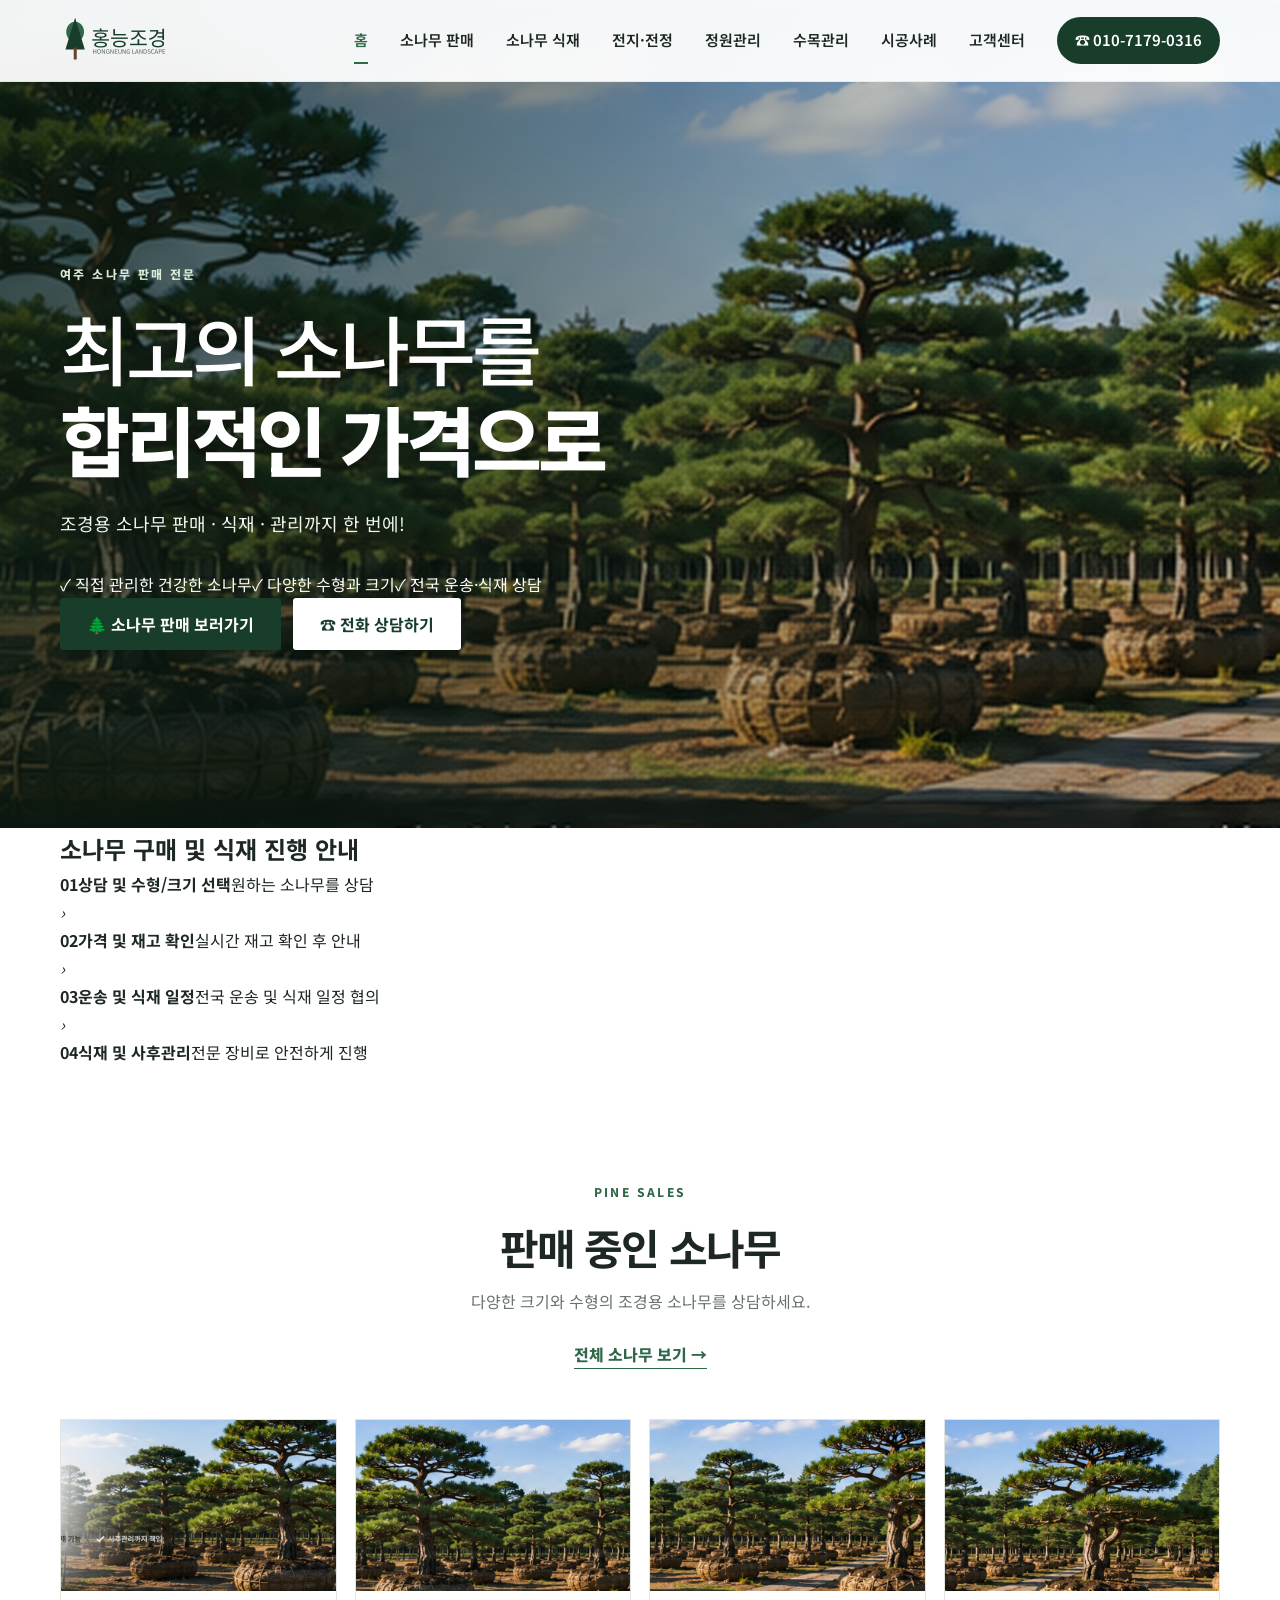
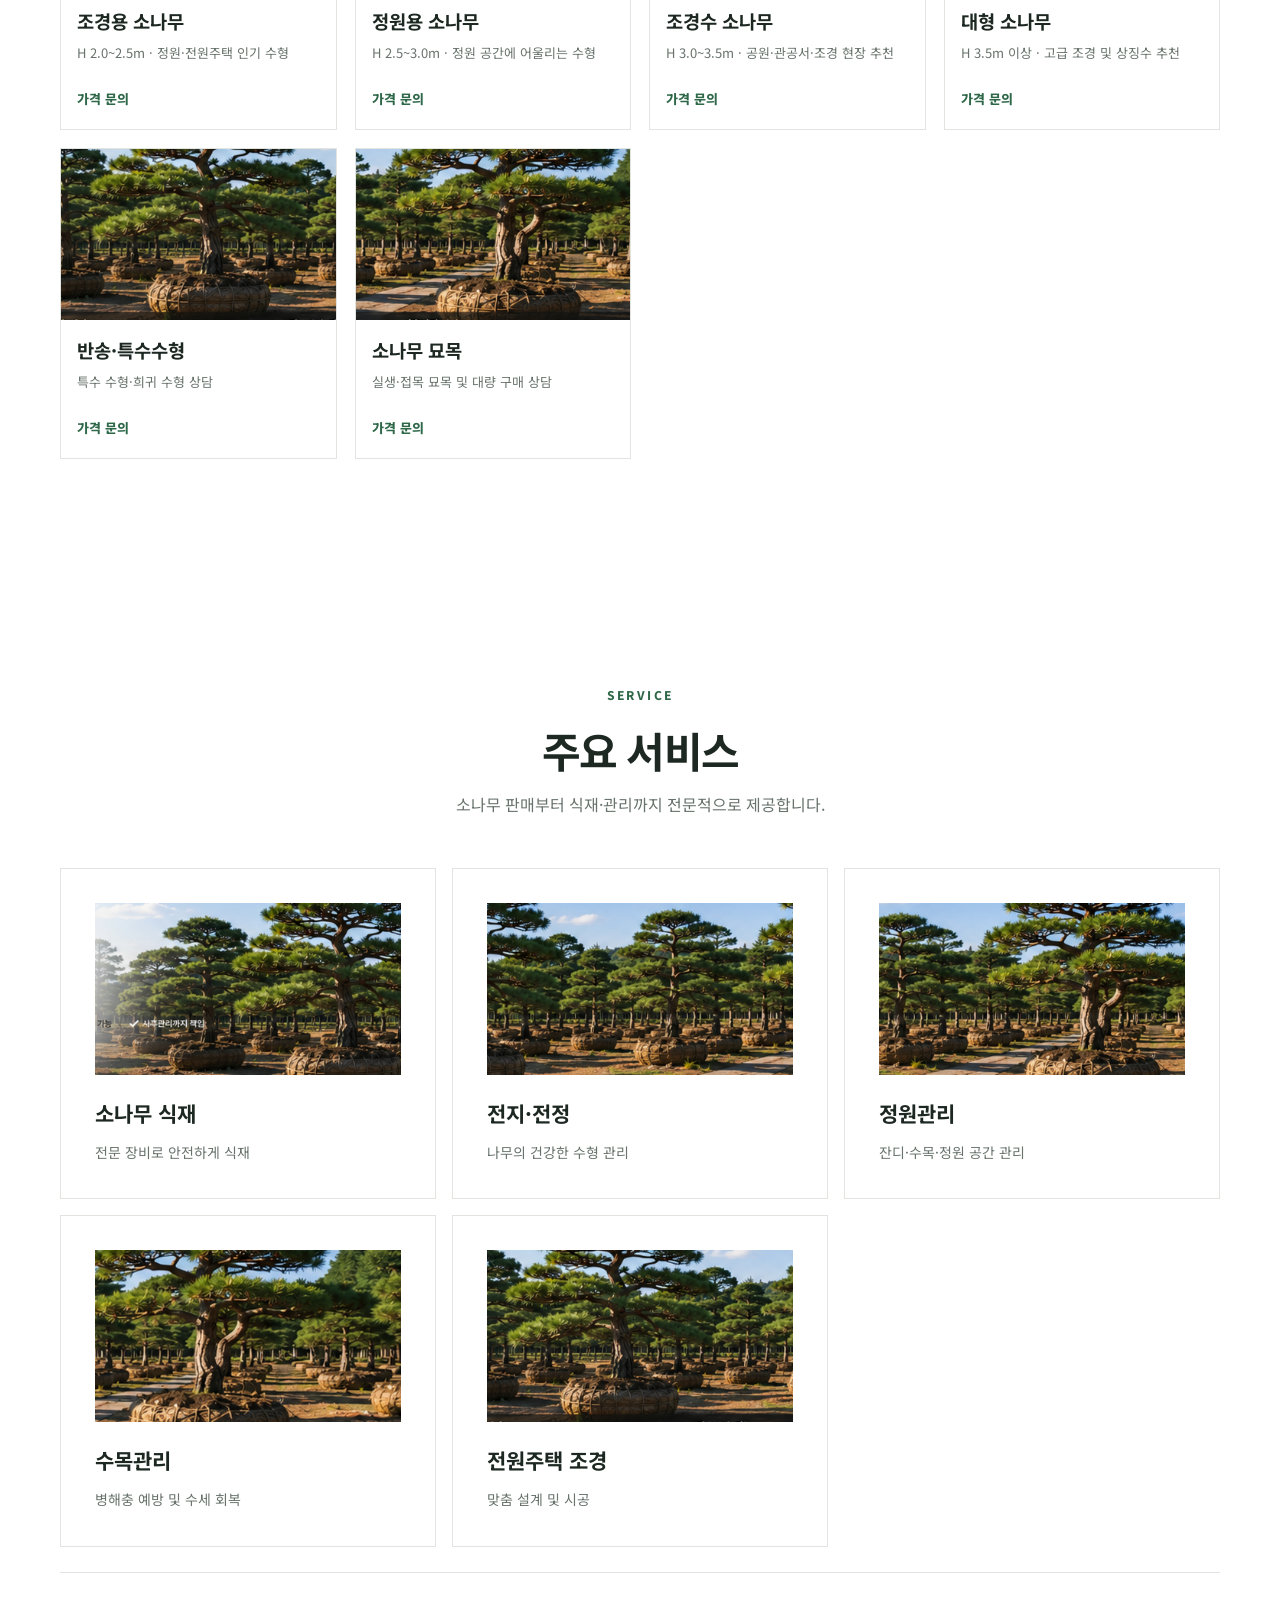
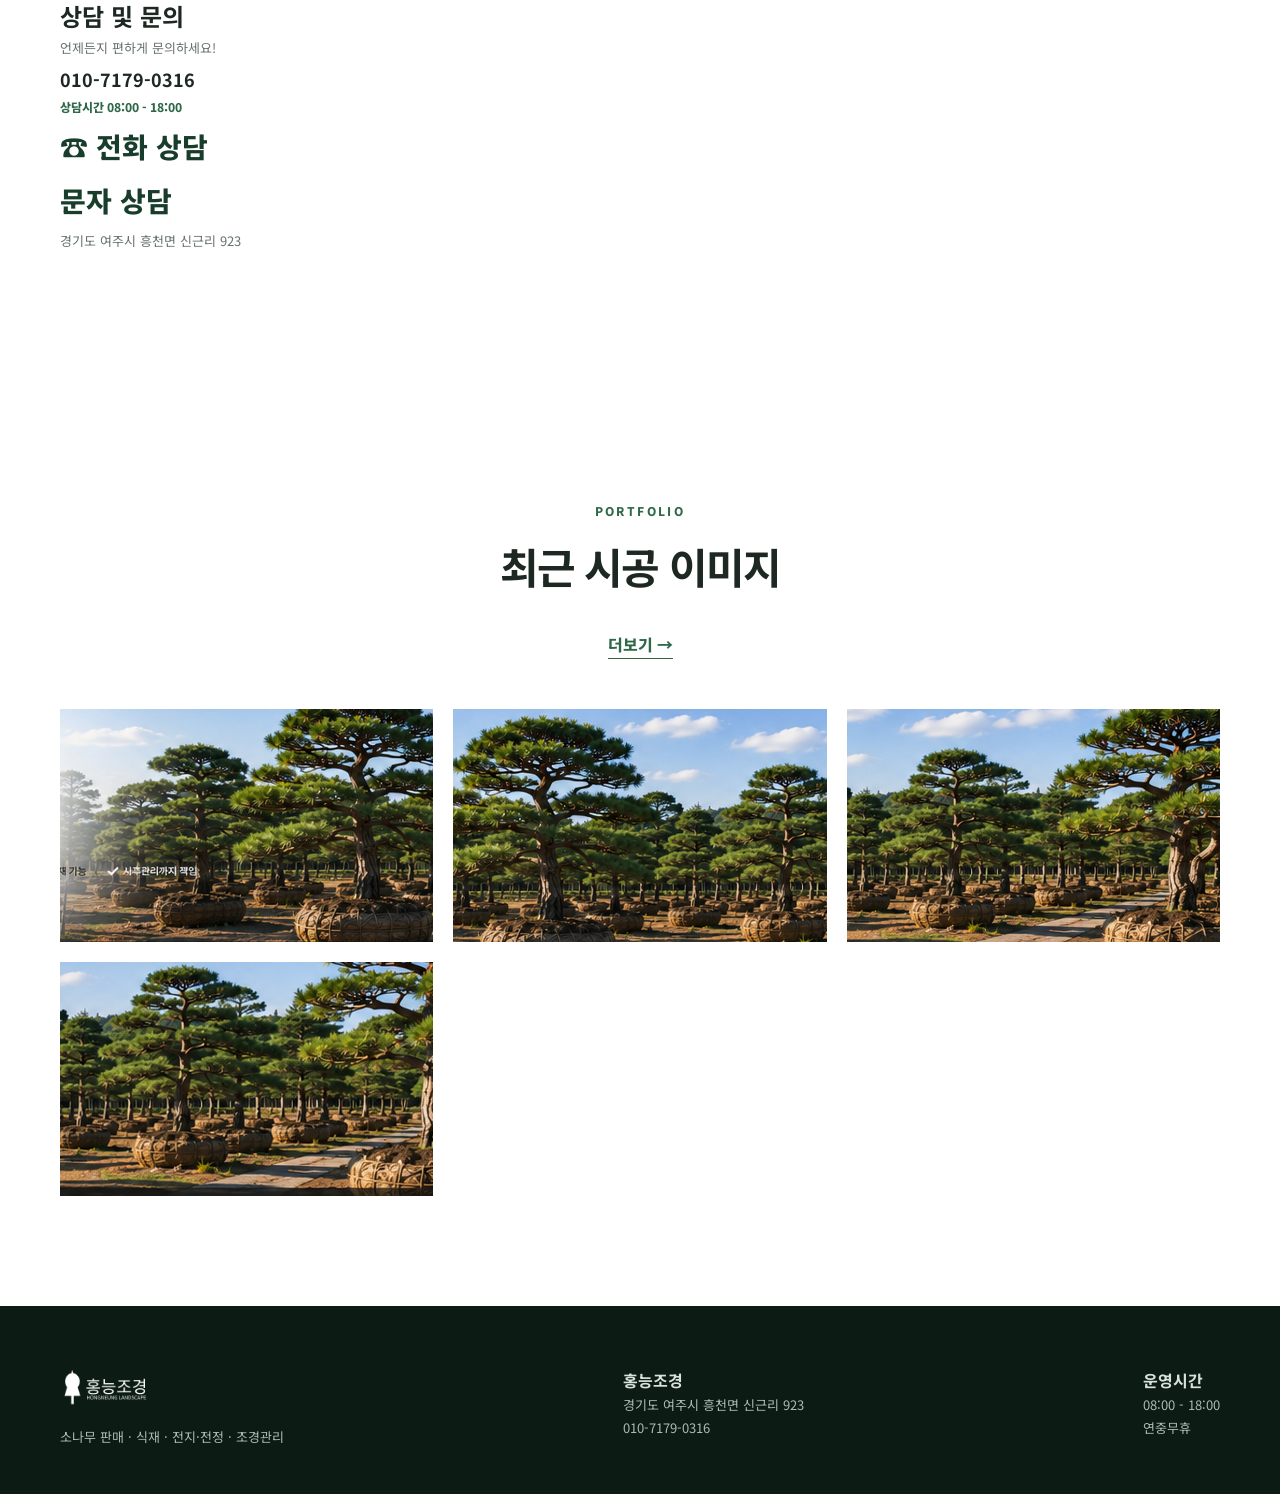
==== index.html @ 976bd057 "Update index.html" ====
<!doctype html>
<html lang="ko">
<head>
<meta charset="utf-8">
<meta name="viewport" content="width=device-width,initial-scale=1">
<meta name="naver-site-verification" content="b354fb5ef206326fa784c60f7e9333c42b76f0c6">
<meta name="google-site-verification" content="GlzeLcpVW5jpRoWgGukgzW0uojOGRXkHBd3LTkDH3ro">
<title>홍능조경 | 여주 소나무 판매 전문 · 조경용 소나무</title>
<meta name="description" content="경기도 여주 홍능조경. 조경용 소나무 판매를 중심으로 수형·크기 상담, 가격 문의, 운송·식재까지 안내합니다.">
<meta name="keywords" content="여주소나무, 여주 소나무 판매, 소나무판매, 조경용소나무, 소나무가격, 소나무구매, 소나무식재, 반송, 대형소나무, 홍능조경">
<meta name="robots" content="index,follow,max-image-preview:large">
<link rel="canonical" href="https://hongneung-landscape.pages.dev/">
<meta property="og:type" content="website"><meta property="og:locale" content="ko_KR">
<meta property="og:title" content="홍능조경 | 여주 소나무 판매 전문">
<meta property="og:description" content="조경용 소나무 판매·식재·전정. 원하는 수형과 크기를 상담하세요.">
<meta property="og:image" content="https://hongneung-landscape.pages.dev/images/pine-hero.jpg">
<meta property="og:url" content="https://hongneung-landscape.pages.dev/">
<meta name="twitter:card" content="summary_large_image"><meta name="twitter:title" content="홍능조경 | 여주 소나무 판매 전문"><meta name="twitter:description" content="조경용 소나무 판매·식재·운송 상담"><meta name="twitter:image" content="https://hongneung-landscape.pages.dev/images/pine-hero.jpg">
<link rel="icon" href="images/favicon.png"><link rel="stylesheet" href="css/style.css">
<script type="application/ld+json">{"@context":"https://schema.org","@type":"LocalBusiness","name":"홍능조경","url":"https://hongneung-landscape.pages.dev/","telephone":"+82-10-7179-0316","image":"https://hongneung-landscape.pages.dev/images/pine-hero.jpg","address":{"@type":"PostalAddress","addressLocality":"여주시","addressRegion":"경기도","streetAddress":"흥천면 신근리 923","addressCountry":"KR"},"areaServed":["여주시","경기도"],"serviceType":["소나무 판매","소나무 식재","전지·전정","조경관리"]}</script>
</head>
<body>
<header class="site-header"><div class="header-inner">
<a class="brand" href="index.html"><img src="images/logo.png" alt="홍능조경"></a>
<button class="menu-btn" aria-label="메뉴">☰</button>
<nav class="nav"><a class="active" href="index.html">홈</a><a href="pine.html">소나무 판매</a><a href="pine.html#planting">소나무 식재</a><a href="manage.html#pruning">전지·전정</a><a href="manage.html#garden">정원관리</a><a href="manage.html#tree">수목관리</a><a href="gallery.html">시공사례</a><a href="faq.html">고객센터</a><a class="nav-call" href="tel:01071790316">☎ 010-7179-0316</a></nav>
</div></header>

<main>
<section class="hero"><div class="hero-overlay"></div><div class="container hero-content">
<span class="eyebrow">여주 소나무 판매 전문</span>
<h1>최고의 소나무를<br><strong>합리적인 가격으로</strong></h1>
<p>조경용 소나무 판매 · 식재 · 관리까지 한 번에!</p>
<div class="hero-points"><span>✓ 직접 관리한 건강한 소나무</span><span>✓ 다양한 수형과 크기</span><span>✓ 전국 운송·식재 상담</span></div>
<div class="hero-actions"><a class="btn btn-primary" href="pine.html">🌲 소나무 판매 보러가기</a><a class="btn btn-light" href="tel:01071790316">☎ 전화 상담하기</a></div>
</div></section>

<section class="process-mini"><div class="container"><h2>소나무 구매 및 식재 진행 안내</h2><div class="mini-steps">
<div><b>01</b><strong>상담 및 수형/크기 선택</strong><span>원하는 소나무를 상담</span></div><i>›</i>
<div><b>02</b><strong>가격 및 재고 확인</strong><span>실시간 재고 확인 후 안내</span></div><i>›</i>
<div><b>03</b><strong>운송 및 식재 일정</strong><span>전국 운송 및 식재 일정 협의</span></div><i>›</i>
<div><b>04</b><strong>식재 및 사후관리</strong><span>전문 장비로 안전하게 진행</span></div>
</div></div></section>

<section class="section products"><div class="container">
<div class="section-heading row"><div><span class="eyebrow dark">PINE SALES</span><h2>판매 중인 소나무</h2><p>다양한 크기와 수형의 조경용 소나무를 상담하세요.</p></div><a class="text-link" href="pine.html">전체 소나무 보기 →</a></div>
<div class="product-grid">
<article><img src="images/pine-sale-1.jpg" alt="조경용 소나무"><h3>조경용 소나무</h3><p>H 2.0~2.5m · 정원·전원주택 인기 수형</p><a href="tel:01071790316">가격 문의</a></article>
<article><img src="images/pine-sale-2.jpg" alt="정원용 소나무"><h3>정원용 소나무</h3><p>H 2.5~3.0m · 정원 공간에 어울리는 수형</p><a href="tel:01071790316">가격 문의</a></article>
<article><img src="images/pine-sale-3.jpg" alt="조경수 소나무"><h3>조경수 소나무</h3><p>H 3.0~3.5m · 공원·관공서·조경 현장 추천</p><a href="tel:01071790316">가격 문의</a></article>
<article><img src="images/pine-large.jpg" alt="대형 소나무"><h3>대형 소나무</h3><p>H 3.5m 이상 · 고급 조경 및 상징수 추천</p><a href="tel:01071790316">가격 문의</a></article>
<article><img src="images/pine-sale-5.jpg" alt="반송 특수수형 소나무"><h3>반송·특수수형</h3><p>특수 수형·희귀 수형 상담</p><a href="tel:01071790316">가격 문의</a></article>
<article><img src="images/pine-sale-6.jpg" alt="소나무 묘목"><h3>소나무 묘목</h3><p>실생·접목 묘목 및 대량 구매 상담</p><a href="tel:01071790316">가격 문의</a></article>
</div></div></section>

<section class="section service-area"><div class="container service-layout">
<div><div class="section-heading left"><span class="eyebrow dark">SERVICE</span><h2>주요 서비스</h2><p>소나무 판매부터 식재·관리까지 전문적으로 제공합니다.</p></div><div class="service-grid">
<a class="service-card" href="pine.html#planting"><img src="images/planting.jpg" alt="소나무 식재"><h3>소나무 식재</h3><p>전문 장비로 안전하게 식재</p></a>
<a class="service-card" href="manage.html#pruning"><img src="images/pruning.jpg" alt="전지 전정"><h3>전지·전정</h3><p>나무의 건강한 수형 관리</p></a>
<a class="service-card" href="manage.html#garden"><img src="images/garden-care.jpg" alt="정원관리"><h3>정원관리</h3><p>잔디·수목·정원 공간 관리</p></a>
<a class="service-card" href="manage.html#tree"><img src="images/tree-care.jpg" alt="수목관리"><h3>수목관리</h3><p>병해충 예방 및 수세 회복</p></a>
<a class="service-card" href="manage.html"><img src="images/residential-landscape.jpg" alt="전원주택 조경"><h3>전원주택 조경</h3><p>맞춤 설계 및 시공</p></a>
</div></div>
<aside class="contact-card"><h2>상담 및 문의</h2><p>언제든지 편하게 문의하세요!</p><strong>010-7179-0316</strong><span>상담시간 08:00 - 18:00</span><div><a href="tel:01071790316">☎ 전화 상담</a><a href="sms:01071790316">문자 상담</a></div><p>경기도 여주시 흥천면 신근리 923</p></aside>
</div></section>

<section class="section cases"><div class="container"><div class="section-heading row"><div><span class="eyebrow dark">PORTFOLIO</span><h2>최근 시공 이미지</h2></div><a class="text-link" href="gallery.html">더보기 →</a></div><div class="case-grid">
<img src="images/pine-sale-1.jpg" alt="전원주택 소나무"><img src="images/pine-sale-2.jpg" alt="공원 조경 소나무"><img src="images/pine-sale-3.jpg" alt="대형 소나무"><img src="images/pine-garden.jpg" alt="정원 소나무">
</div></div></section>
</main>
<footer class="footer"><div class="container footer-grid"><div><img src="images/logo.png" alt="홍능조경"><p>소나무 판매 · 식재 · 전지·전정 · 조경관리</p></div><div><strong>홍능조경</strong><p>경기도 여주시 흥천면 신근리 923<br>010-7179-0316</p></div><div><strong>운영시간</strong><p>08:00 - 18:00<br>연중무휴</p></div></div></footer>
<div class="mobile-call"><a href="tel:01071790316">📞 전화상담</a><a href="sms:01071790316">💬 문자문의</a></div>
<script src="js/main.js"></script>
</body></html>
---- css/style.css ----
@import url('https://fonts.googleapis.com/css2?family=Noto+Sans+KR:wght@400;500;600;700;800&display=swap');
:root{--green:#183d2b;--green2:#2e6848;--lime:#a9c89b;--cream:#f5f3ec;--text:#1d2822;--muted:#68736c;--line:#e2e5df;--white:#fff}
*{box-sizing:border-box;margin:0;padding:0}html{scroll-behavior:smooth}body{font-family:"Noto Sans KR",sans-serif;color:var(--text);line-height:1.75;background:#fff}a{text-decoration:none;color:inherit}img{max-width:100%;display:block}.container{width:min(1160px,calc(100% - 48px));margin:auto}.site-header{position:fixed;z-index:1000;top:0;left:0;width:100%;height:82px;background:rgba(255,255,255,.94);backdrop-filter:blur(14px);border-bottom:1px solid rgba(0,0,0,.06)}.header-inner{width:min(1160px,calc(100% - 48px));height:100%;margin:auto;display:flex;align-items:center;justify-content:space-between}.brand img{height:55px;width:auto}.nav{display:flex;align-items:center;gap:32px;font-size:15px;font-weight:600}.nav a{position:relative;padding:28px 0}.nav a:hover,.nav a.active{color:var(--green2)}.nav a.active:after{content:"";position:absolute;bottom:18px;left:0;right:0;height:2px;background:var(--green2)}.nav .nav-call{padding:10px 18px;border-radius:30px;background:var(--green);color:#fff}.nav .nav-call:hover{color:#fff}.menu-btn{display:none;border:0;background:none;font-size:27px;color:var(--green);cursor:pointer}.hero{min-height:760px;height:92vh;position:relative;background:url("/images/pine-hero.jpg") center/cover no-repeat;display:flex;align-items:center;color:#fff}.hero-overlay,.page-hero .hero-overlay{position:absolute;inset:0;background:linear-gradient(90deg,rgba(9,26,17,.75),rgba(9,26,17,.25) 70%,rgba(9,26,17,.2))}.hero-content{position:relative;z-index:1;padding-top:80px}.eyebrow{display:inline-block;font-size:12px;letter-spacing:.2em;font-weight:800;color:#dcebd7;margin-bottom:18px}.eyebrow.dark{color:var(--green2)}.hero h1{font-size:clamp(44px,6vw,76px);line-height:1.2;letter-spacing:-.055em;font-weight:500}.hero h1 strong{font-weight:800}.hero p{font-size:18px;margin:24px 0 30px;color:#eef5ed}.hero-actions{display:flex;gap:12px}.btn{display:inline-flex;align-items:center;justify-content:center;min-height:52px;padding:0 27px;border-radius:3px;font-weight:700;transition:.2s}.btn-primary{background:var(--green);color:#fff}.btn-primary:hover{background:#102b1e;transform:translateY(-2px)}.btn-light{background:#fff;color:var(--green)}.btn-white{background:#fff;color:var(--green)}.btn-outline{border:1px solid var(--green);color:var(--green);margin-top:10px}.hero-info{display:flex;gap:24px;margin-top:55px;font-size:13px;color:#d9e7d7}.section{padding:110px 0}.section-muted{background:var(--cream)}.intro-grid{display:grid;grid-template-columns:1fr 1fr;gap:90px;align-items:center}.intro h2,.section-heading h2,.narrow h2,.contact-grid h2{font-size:44px;line-height:1.3;letter-spacing:-.045em}.intro h2 strong{color:var(--green2)}.intro-copy{font-size:17px;color:#59645e}.intro-copy p+p{margin-top:20px}.text-link{display:inline-block;margin-top:25px;color:var(--green2);font-weight:800;border-bottom:1px solid var(--green2)}.section-heading{text-align:center;max-width:720px;margin:0 auto 50px}.section-heading h2{font-size:42px;margin-bottom:12px}.section-heading p{color:var(--muted)}.service-grid{display:grid;grid-template-columns:repeat(3,1fr);gap:16px}.service-card{background:#fff;padding:34px;min-height:255px;border:1px solid var(--line);transition:.25s}.service-card:hover{transform:translateY(-5px);box-shadow:0 18px 40px rgba(24,61,43,.1)}.service-icon{font-size:30px}.service-card h3{font-size:21px;margin:20px 0 8px}.service-card p{color:var(--muted);font-size:14px}.card-link{display:block;margin-top:22px;color:var(--green2);font-size:13px;font-weight:800}.service-card-dark{background:var(--green);color:#fff;border-color:var(--green)}.service-card-dark p,.service-card-dark .card-link{color:#dbe9df}.gallery-grid{display:grid;grid-template-columns:1.5fr 1fr 1fr;gap:16px}.gallery-grid a{position:relative;overflow:hidden;height:420px}.gallery-grid a.gallery-large{height:520px}.gallery-grid img{width:100%;height:100%;object-fit:cover;transition:.5s}.gallery-grid a:hover img{transform:scale(1.05)}.gallery-grid a:after{content:"";position:absolute;inset:0;background:linear-gradient(transparent 50%,rgba(0,0,0,.65))}.gallery-grid div{position:absolute;z-index:2;bottom:28px;left:28px;color:#fff;display:flex;flex-direction:column}.gallery-grid span{font-size:11px;letter-spacing:.2em}.gallery-grid strong{font-size:20px;margin-top:4px}.trust{padding:75px 0}.trust-grid{display:grid;grid-template-columns:repeat(3,1fr);gap:40px}.trust-grid div{padding:10px 10px 10px 0}.trust-grid span{font-size:12px;color:var(--green2);font-weight:800}.trust-grid h3{font-size:20px;margin:8px 0}.trust-grid p{color:var(--muted);font-size:14px}.cta{background:var(--green);color:#fff;padding:70px 0}.cta-inner{display:flex;justify-content:space-between;align-items:center;gap:30px}.cta h2{font-size:34px;letter-spacing:-.04em}.cta p{color:#d7e4dc;margin-top:8px}.page-hero{height:570px;position:relative;display:flex;align-items:end;color:#fff;background:center/cover}.page-hero-pine{background-image:url("/images/pine-planting.jpg")}.page-hero-manage{background-image:url("/images/pine-hero.jpg")}.page-hero-contact{background-image:url("/images/pine-sale.jpg")}.page-hero-content{position:relative;z-index:1;padding-bottom:80px}.page-hero h1{font-size:clamp(40px,5vw,64px);line-height:1.25;letter-spacing:-.05em}.page-hero p{font-size:17px;margin-top:16px;color:#e8f0ea}.narrow{max-width:900px}.narrow>h2{margin-bottom:22px}.lead{font-size:18px;color:#606c65}.feature-list{display:grid;grid-template-columns:1fr 1fr;gap:1px;background:var(--line);margin-top:50px;border:1px solid var(--line)}.feature-list>div{background:#fff;padding:34px}.feature-list b{font-size:12px;color:var(--green2)}.feature-list h3{font-size:20px;margin:8px 0}.feature-list p{font-size:14px;color:var(--muted)}.photo-grid{display:grid;grid-template-columns:repeat(3,1fr);gap:20px}.photo-grid figure{background:#fff}.photo-grid img{width:100%;height:350px;object-fit:cover}.photo-grid figcaption{padding:18px 20px;font-weight:700}.section-dark{background:#10281c;color:#fff}.section-heading.light .eyebrow{color:#b9d5bf}.section-heading.light h2{color:#fff}.steps{display:grid;grid-template-columns:repeat(4,1fr);gap:20px}.steps>div{border-top:1px solid rgba(255,255,255,.25);padding-top:25px}.steps span{font-size:12px;color:#a9c89b}.steps h3{margin:10px 0}.steps p{font-size:14px;color:#c7d4cb}.contact-grid{display:grid;grid-template-columns:1.15fr .85fr;gap:80px;align-items:start}.contact-grid h2{margin-bottom:20px}.contact-card{border-top:1px solid var(--line);padding:22px 0;margin-top:25px}.contact-card span{display:block;font-size:12px;color:var(--green2);font-weight:800}.contact-card a{display:block;font-size:28px;font-weight:800;color:var(--green);margin:5px 0}.contact-card strong{display:block;font-size:18px;margin-top:5px}.contact-card p{font-size:13px;color:var(--muted)}.contact-panel{background:var(--cream);padding:40px}.contact-panel h3{font-size:22px;margin-bottom:20px}.contact-panel ul{list-style:none;margin-bottom:25px}.contact-panel li{padding:8px 0;border-bottom:1px solid #ddd}.contact-panel li:before{content:"✓";color:var(--green2);font-weight:800;margin-right:10px}.full{width:100%}.map-box{display:grid;grid-template-columns:1fr 1fr;gap:50px;align-items:stretch}.map-placeholder{min-height:280px;background:#dce8da;display:flex;flex-direction:column;align-items:center;justify-content:center;color:var(--green);font-size:30px}.map-placeholder strong{font-size:20px}.map-placeholder small{font-size:13px;color:var(--muted)}.footer{background:#0c1c14;color:#d8e2db;padding-top:60px}.footer-grid{display:flex;justify-content:space-between;gap:40px;padding-bottom:45px}.footer img{height:45px;filter:brightness(0) invert(1);margin-bottom:15px}.footer p{font-size:13px;color:#aebbb2}.copyright{border-top:1px solid rgba(255,255,255,.1);text-align:center;padding:18px;font-size:11px;color:#839087}.mobile-call{display:none}
@media(max-width:800px){.container,.header-inner{width:min(100% - 32px,1160px)}.site-header{height:70px}.brand img{height:46px}.menu-btn{display:block}.nav{position:absolute;display:none;top:70px;left:0;right:0;background:#fff;padding:10px 20px 20px;box-shadow:0 12px 20px rgba(0,0,0,.08);flex-direction:column;align-items:stretch;gap:0}.nav.open{display:flex}.nav a{padding:13px 5px}.nav a.active:after{display:none}.nav .nav-call{text-align:center;margin-top:6px}.hero{height:760px;min-height:0;background-position:60% center}.hero-content{padding-top:80px}.hero h1{font-size:45px}.hero p{font-size:16px}.desktop{display:none}.hero-info{flex-direction:column;gap:4px;margin-top:35px}.section{padding:78px 0}.intro-grid,.contact-grid,.map-box{grid-template-columns:1fr;gap:35px}.intro h2,.section-heading h2,.narrow h2,.contact-grid h2{font-size:34px}.service-grid{grid-template-columns:1fr 1fr}.service-card{padding:25px;min-height:225px}.gallery-grid{grid-template-columns:1fr 1fr}.gallery-grid a,.gallery-grid a.gallery-large{height:300px}.gallery-grid a.gallery-large{grid-column:span 2}.trust-grid{grid-template-columns:1fr;gap:25px}.cta-inner{flex-direction:column;align-items:flex-start}.cta h2{font-size:28px}.page-hero{height:500px}.page-hero-content{padding-bottom:55px}.feature-list{grid-template-columns:1fr}.photo-grid{grid-template-columns:1fr}.photo-grid img{height:330px}.steps{grid-template-columns:1fr 1fr}.footer-grid{flex-direction:column}.mobile-call{position:fixed;display:grid;grid-template-columns:1fr 1fr;bottom:0;left:0;right:0;height:58px;z-index:1200;box-shadow:0 -4px 20px rgba(0,0,0,.12)}.mobile-call a{display:flex;align-items:center;justify-content:center;background:var(--green);color:#fff;font-weight:700;font-size:14px}.mobile-call a+ a{background:#a9c89b;color:#173323}.footer{padding-bottom:58px}}
@media(max-width:480px){.service-grid{grid-template-columns:1fr}.hero-actions{flex-direction:column;align-items:stretch}.btn{width:100%}.gallery-grid{grid-template-columns:1fr}.gallery-grid a.gallery-large{grid-column:auto}.gallery-grid a,.gallery-grid a.gallery-large{height:360px}.steps{grid-template-columns:1fr}.contact-panel{padding:28px 22px}}

/* V2 enhancements */
.center{text-align:center;margin-top:35px}.quick{padding:0;background:#fff;margin-top:-1px}.quick-grid{display:grid;grid-template-columns:repeat(3,1fr);border-left:1px solid var(--line);border-right:1px solid var(--line)}.quick-grid a{padding:25px 30px;border-right:1px solid var(--line);display:grid;grid-template-columns:auto 1fr;column-gap:12px;align-items:center}.quick-grid a:last-child{border-right:0}.quick-grid b{grid-row:span 3;color:var(--green2);font-size:12px}.quick-grid span{font-size:12px;color:var(--muted)}.quick-grid strong{font-size:18px}.quick-grid small{color:var(--green2);font-weight:700}.faq-preview{display:grid;grid-template-columns:.8fr 1.2fr;gap:90px;align-items:start}.mini-faq details,.faq-list details{border-top:1px solid var(--line);padding:20px 0}.mini-faq details:last-child,.faq-list details:last-child{border-bottom:1px solid var(--line)}summary{cursor:pointer;font-weight:700;list-style:none;position:relative;padding-right:35px}summary::-webkit-details-marker{display:none}summary:after{content:"+";position:absolute;right:0;color:var(--green2);font-size:22px;line-height:1}details[open] summary:after{content:"−"}details p{margin-top:12px;color:var(--muted);font-size:14px}.cta-actions{display:flex;gap:10px}.btn-ghost-white{border:1px solid rgba(255,255,255,.55);color:#fff}.filter{display:flex;justify-content:center;gap:8px;margin-bottom:30px}.filter button{border:1px solid var(--line);background:#fff;padding:9px 20px;border-radius:30px;cursor:pointer;font-family:inherit}.filter button.active,.filter button:hover{background:var(--green);color:#fff;border-color:var(--green)}.case-grid{display:grid;grid-template-columns:repeat(3,1fr);gap:20px}.case-grid figure{background:#fff;border:1px solid var(--line);overflow:hidden}.case-grid img{width:100%;aspect-ratio:16/10;object-fit:cover}.case-grid figcaption{padding:18px 20px}.case-grid figcaption b{display:block}.case-grid figcaption span{font-size:13px;color:var(--muted)}.page-hero-gallery{background-image:url("/images/pine-josek.jpg")}.faq-page{max-width:900px}.faq-list{margin-top:10px}
@media(max-width:800px){.quick-grid{grid-template-columns:1fr}.quick-grid a{border-right:0;border-bottom:1px solid var(--line)}.quick-grid a:last-child{border-bottom:0}.faq-preview{grid-template-columns:1fr;gap:40px}.cta-actions{width:100%}.cta-actions .btn{flex:1}.case-grid{grid-template-columns:1fr 1fr}.filter{overflow:auto;justify-content:flex-start;padding-bottom:5px}.filter button{white-space:nowrap}}
@media(max-width:480px){.case-grid{grid-template-columns:1fr}.cta-actions{flex-direction:column}}

/* V4: Pine sales focus */
.service-featured{grid-column:span 2;position:relative;min-height:250px}.service-featured:before{content:"MAIN SERVICE";position:absolute;top:22px;right:24px;font-size:10px;letter-spacing:1.5px;color:var(--green2);font-weight:800}.service-featured h3{font-size:26px}.service-featured .service-icon{font-size:48px}
@media(max-width:800px){.service-featured{grid-column:span 1}.service-featured h3{font-size:22px}}

.product-grid{display:grid;grid-template-columns:repeat(4,1fr);gap:18px}.product-grid article{background:#fff;border:1px solid var(--line);padding-bottom:18px}.product-grid img{width:100%;aspect-ratio:16/10;object-fit:cover}.product-grid h3{padding:14px 16px 4px;margin:0}.product-grid p{padding:0 16px;color:var(--muted);font-size:13px;min-height:38px}.product-grid a{display:inline-block;margin:8px 16px 0;color:var(--green2);font-weight:800;font-size:13px}
@media(max-width:800px){.product-grid{grid-template-columns:1fr 1fr}}@media(max-width:480px){.product-grid{grid-template-columns:1fr}}
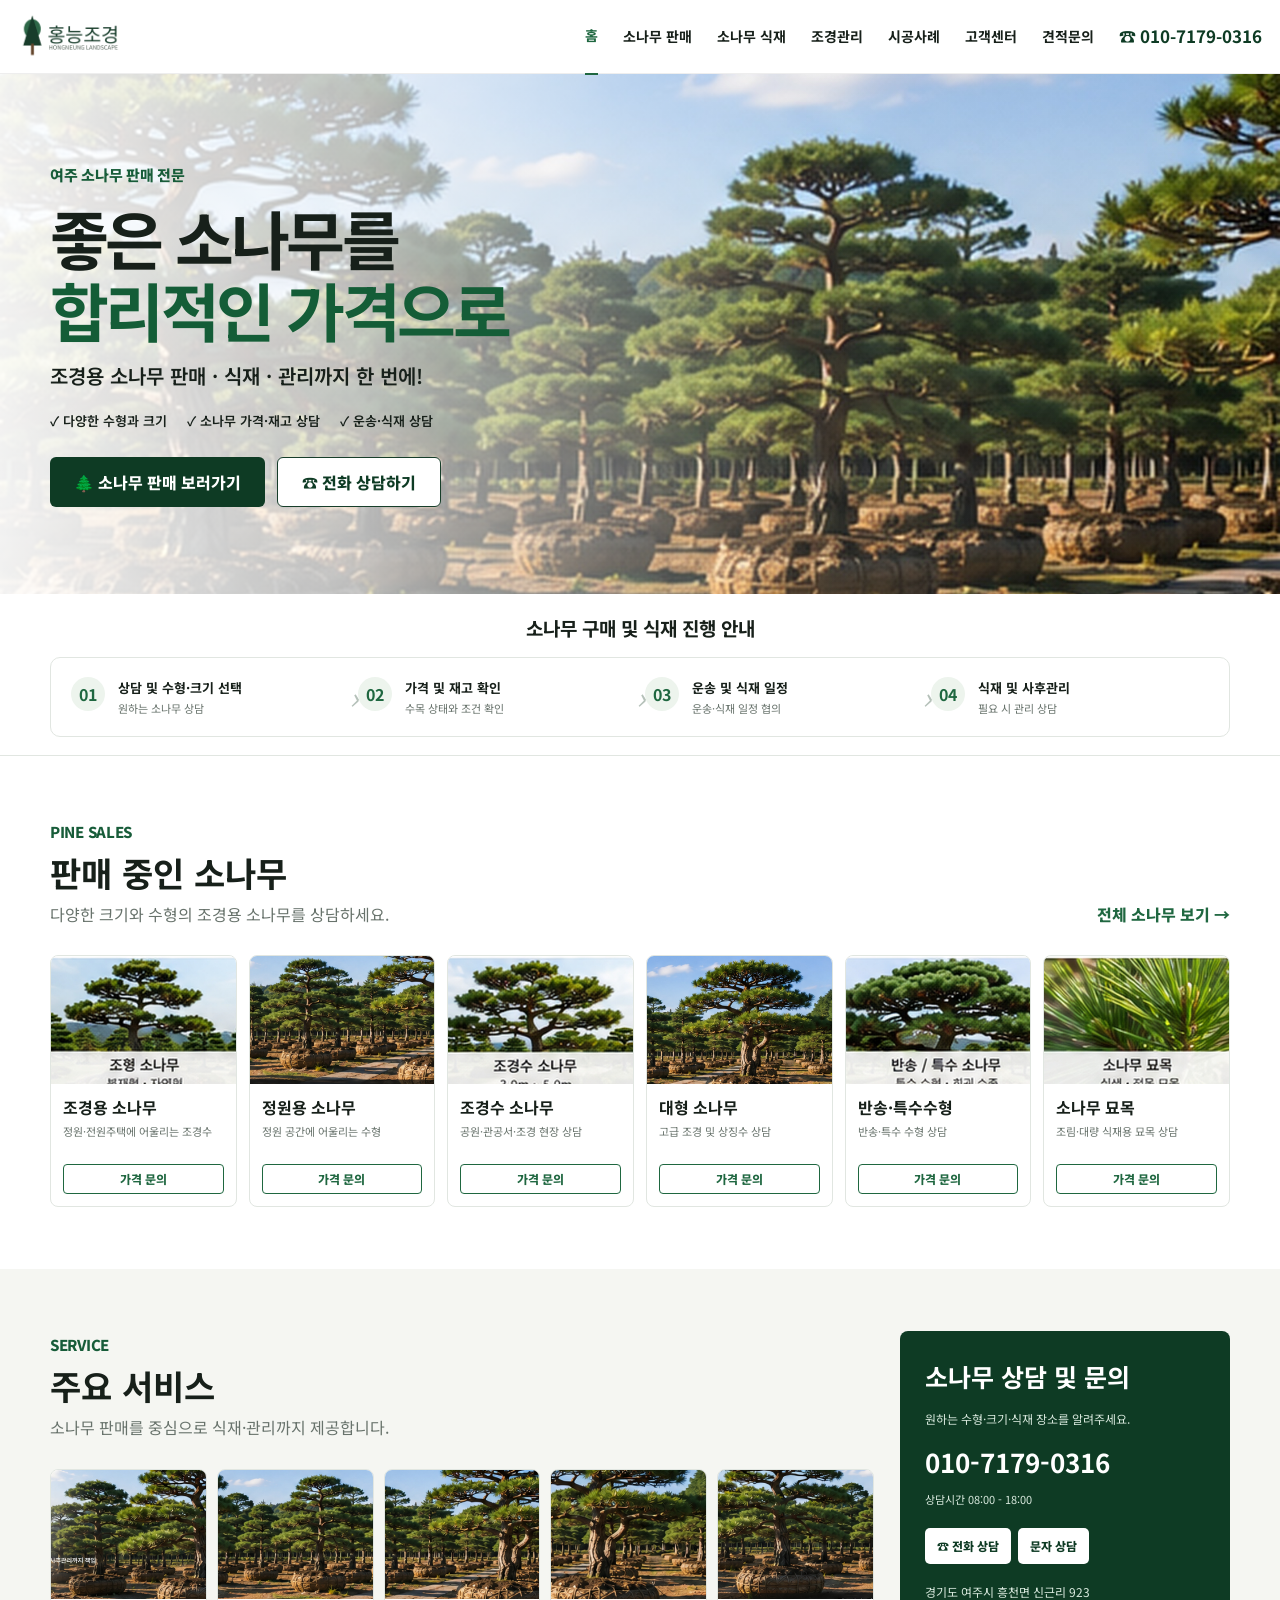
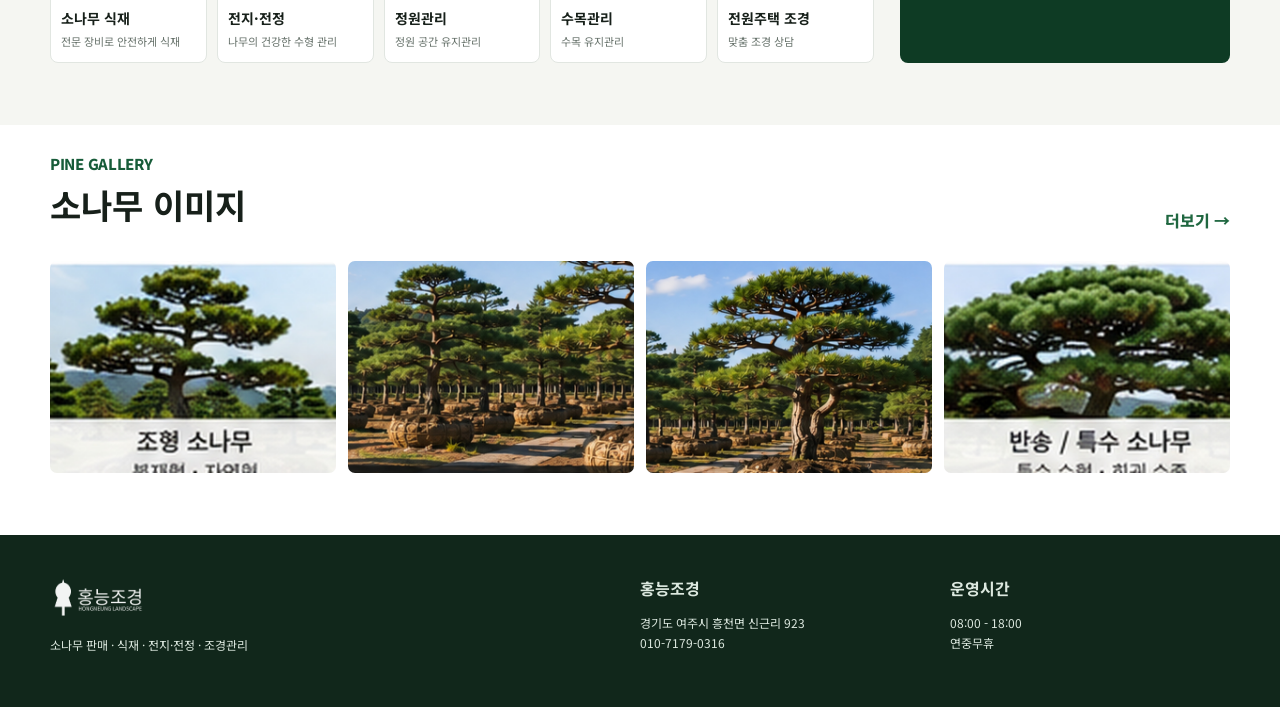
==== commit 83bcaa46: "Update index.html" ====
--- a/index.html
+++ b/index.html
@@ -10,65 +10,109 @@
 <meta name="keywords" content="여주소나무, 여주 소나무 판매, 소나무판매, 조경용소나무, 소나무가격, 소나무구매, 소나무식재, 반송, 대형소나무, 홍능조경">
 <meta name="robots" content="index,follow,max-image-preview:large">
 <link rel="canonical" href="https://hongneung-landscape.pages.dev/">
-<meta property="og:type" content="website"><meta property="og:locale" content="ko_KR">
+<meta property="og:type" content="website">
+<meta property="og:locale" content="ko_KR">
 <meta property="og:title" content="홍능조경 | 여주 소나무 판매 전문">
 <meta property="og:description" content="조경용 소나무 판매·식재·전정. 원하는 수형과 크기를 상담하세요.">
 <meta property="og:image" content="https://hongneung-landscape.pages.dev/images/pine-hero.jpg">
 <meta property="og:url" content="https://hongneung-landscape.pages.dev/">
-<meta name="twitter:card" content="summary_large_image"><meta name="twitter:title" content="홍능조경 | 여주 소나무 판매 전문"><meta name="twitter:description" content="조경용 소나무 판매·식재·운송 상담"><meta name="twitter:image" content="https://hongneung-landscape.pages.dev/images/pine-hero.jpg">
-<link rel="icon" href="images/favicon.png"><link rel="stylesheet" href="css/style.css">
+<meta name="twitter:card" content="summary_large_image">
+<meta name="twitter:title" content="홍능조경 | 여주 소나무 판매 전문">
+<meta name="twitter:description" content="조경용 소나무 판매·식재·운송 상담">
+<meta name="twitter:image" content="https://hongneung-landscape.pages.dev/images/pine-hero.jpg">
+<link rel="icon" href="images/favicon.png">
+<link rel="stylesheet" href="css/style.css">
 <script type="application/ld+json">{"@context":"https://schema.org","@type":"LocalBusiness","name":"홍능조경","url":"https://hongneung-landscape.pages.dev/","telephone":"+82-10-7179-0316","image":"https://hongneung-landscape.pages.dev/images/pine-hero.jpg","address":{"@type":"PostalAddress","addressLocality":"여주시","addressRegion":"경기도","streetAddress":"흥천면 신근리 923","addressCountry":"KR"},"areaServed":["여주시","경기도"],"serviceType":["소나무 판매","소나무 식재","전지·전정","조경관리"]}</script>
 </head>
 <body>
 <header class="site-header"><div class="header-inner">
 <a class="brand" href="index.html"><img src="images/logo.png" alt="홍능조경"></a>
-<button class="menu-btn" aria-label="메뉴">☰</button>
-<nav class="nav"><a class="active" href="index.html">홈</a><a href="pine.html">소나무 판매</a><a href="pine.html#planting">소나무 식재</a><a href="manage.html#pruning">전지·전정</a><a href="manage.html#garden">정원관리</a><a href="manage.html#tree">수목관리</a><a href="gallery.html">시공사례</a><a href="faq.html">고객센터</a><a class="nav-call" href="tel:01071790316">☎ 010-7179-0316</a></nav>
-</div></header>
+<button class="menu-btn" type="button" aria-label="메뉴">☰</button>
+<nav class="nav">
+<a class="active" href="index.html">홈</a>
+<a href="pine.html">소나무 판매</a>
+<a href="pine.html#planting">소나무 식재</a>
+<a href="manage.html">조경관리</a>
+<a href="gallery.html">시공사례</a>
+<a href="faq.html">고객센터</a>
+<a href="contact.html">견적문의</a>
+<a class="nav-call" href="tel:01071790316">☎ 010-7179-0316</a>
+</nav></div></header>
 
 <main>
-<section class="hero"><div class="hero-overlay"></div><div class="container hero-content">
+<section class="hero">
+<div class="hero-overlay"></div>
+<div class="container hero-content">
 <span class="eyebrow">여주 소나무 판매 전문</span>
-<h1>최고의 소나무를<br><strong>합리적인 가격으로</strong></h1>
+<h1>좋은 소나무를<br><strong>합리적인 가격으로</strong></h1>
 <p>조경용 소나무 판매 · 식재 · 관리까지 한 번에!</p>
-<div class="hero-points"><span>✓ 직접 관리한 건강한 소나무</span><span>✓ 다양한 수형과 크기</span><span>✓ 전국 운송·식재 상담</span></div>
-<div class="hero-actions"><a class="btn btn-primary" href="pine.html">🌲 소나무 판매 보러가기</a><a class="btn btn-light" href="tel:01071790316">☎ 전화 상담하기</a></div>
+<div class="hero-points">
+<span>✓ 다양한 수형과 크기</span>
+<span>✓ 소나무 가격·재고 상담</span>
+<span>✓ 운송·식재 상담</span>
+</div>
+<div class="hero-actions">
+<a class="btn btn-primary" href="pine.html">🌲 소나무 판매 보러가기</a>
+<a class="btn btn-light" href="tel:01071790316">☎ 전화 상담하기</a>
+</div>
 </div></section>
 
-<section class="process-mini"><div class="container"><h2>소나무 구매 및 식재 진행 안내</h2><div class="mini-steps">
-<div><b>01</b><strong>상담 및 수형/크기 선택</strong><span>원하는 소나무를 상담</span></div><i>›</i>
-<div><b>02</b><strong>가격 및 재고 확인</strong><span>실시간 재고 확인 후 안내</span></div><i>›</i>
-<div><b>03</b><strong>운송 및 식재 일정</strong><span>전국 운송 및 식재 일정 협의</span></div><i>›</i>
-<div><b>04</b><strong>식재 및 사후관리</strong><span>전문 장비로 안전하게 진행</span></div>
+<section class="process-mini"><div class="container">
+<h2>소나무 구매 및 식재 진행 안내</h2>
+<div class="mini-steps">
+<div><b>01</b><strong>상담 및 수형·크기 선택</strong><span>원하는 소나무 상담</span></div><i>›</i>
+<div><b>02</b><strong>가격 및 재고 확인</strong><span>수목 상태와 조건 확인</span></div><i>›</i>
+<div><b>03</b><strong>운송 및 식재 일정</strong><span>운송·식재 일정 협의</span></div><i>›</i>
+<div><b>04</b><strong>식재 및 사후관리</strong><span>필요 시 관리 상담</span></div>
 </div></div></section>
 
 <section class="section products"><div class="container">
-<div class="section-heading row"><div><span class="eyebrow dark">PINE SALES</span><h2>판매 중인 소나무</h2><p>다양한 크기와 수형의 조경용 소나무를 상담하세요.</p></div><a class="text-link" href="pine.html">전체 소나무 보기 →</a></div>
+<div class="section-heading row">
+<div><span class="eyebrow dark">PINE SALES</span><h2>판매 중인 소나무</h2><p>다양한 크기와 수형의 조경용 소나무를 상담하세요.</p></div>
+<a class="text-link" href="pine.html">전체 소나무 보기 →</a>
+</div>
 <div class="product-grid">
-<article><img src="images/pine-sale-1.jpg" alt="조경용 소나무"><h3>조경용 소나무</h3><p>H 2.0~2.5m · 정원·전원주택 인기 수형</p><a href="tel:01071790316">가격 문의</a></article>
-<article><img src="images/pine-sale-2.jpg" alt="정원용 소나무"><h3>정원용 소나무</h3><p>H 2.5~3.0m · 정원 공간에 어울리는 수형</p><a href="tel:01071790316">가격 문의</a></article>
-<article><img src="images/pine-sale-3.jpg" alt="조경수 소나무"><h3>조경수 소나무</h3><p>H 3.0~3.5m · 공원·관공서·조경 현장 추천</p><a href="tel:01071790316">가격 문의</a></article>
-<article><img src="images/pine-large.jpg" alt="대형 소나무"><h3>대형 소나무</h3><p>H 3.5m 이상 · 고급 조경 및 상징수 추천</p><a href="tel:01071790316">가격 문의</a></article>
-<article><img src="images/pine-sale-5.jpg" alt="반송 특수수형 소나무"><h3>반송·특수수형</h3><p>특수 수형·희귀 수형 상담</p><a href="tel:01071790316">가격 문의</a></article>
-<article><img src="images/pine-sale-6.jpg" alt="소나무 묘목"><h3>소나무 묘목</h3><p>실생·접목 묘목 및 대량 구매 상담</p><a href="tel:01071790316">가격 문의</a></article>
+<article><img src="images/pine-josek.jpg" alt="조경용 소나무"><h3>조경용 소나무</h3><p>정원·전원주택에 어울리는 조경수</p><a href="tel:01071790316">가격 문의</a></article>
+<article><img src="images/pine-garden.jpg" alt="정원용 소나무"><h3>정원용 소나무</h3><p>정원 공간에 어울리는 수형</p><a href="tel:01071790316">가격 문의</a></article>
+<article><img src="images/pine-landscape.jpg" alt="조경수 소나무"><h3>조경수 소나무</h3><p>공원·관공서·조경 현장 상담</p><a href="tel:01071790316">가격 문의</a></article>
+<article><img src="images/pine-large.jpg" alt="대형 소나무"><h3>대형 소나무</h3><p>고급 조경 및 상징수 상담</p><a href="tel:01071790316">가격 문의</a></article>
+<article><img src="images/pine-bansong.jpg" alt="반송 특수수형 소나무"><h3>반송·특수수형</h3><p>반송·특수 수형 상담</p><a href="tel:01071790316">가격 문의</a></article>
+<article><img src="images/pine-seedling.jpg" alt="소나무 묘목"><h3>소나무 묘목</h3><p>조림·대량 식재용 묘목 상담</p><a href="tel:01071790316">가격 문의</a></article>
 </div></div></section>
 
 <section class="section service-area"><div class="container service-layout">
-<div><div class="section-heading left"><span class="eyebrow dark">SERVICE</span><h2>주요 서비스</h2><p>소나무 판매부터 식재·관리까지 전문적으로 제공합니다.</p></div><div class="service-grid">
+<div>
+<div class="section-heading left"><span class="eyebrow dark">SERVICE</span><h2>주요 서비스</h2><p>소나무 판매를 중심으로 식재·관리까지 제공합니다.</p></div>
+<div class="service-grid">
 <a class="service-card" href="pine.html#planting"><img src="images/planting.jpg" alt="소나무 식재"><h3>소나무 식재</h3><p>전문 장비로 안전하게 식재</p></a>
 <a class="service-card" href="manage.html#pruning"><img src="images/pruning.jpg" alt="전지 전정"><h3>전지·전정</h3><p>나무의 건강한 수형 관리</p></a>
-<a class="service-card" href="manage.html#garden"><img src="images/garden-care.jpg" alt="정원관리"><h3>정원관리</h3><p>잔디·수목·정원 공간 관리</p></a>
-<a class="service-card" href="manage.html#tree"><img src="images/tree-care.jpg" alt="수목관리"><h3>수목관리</h3><p>병해충 예방 및 수세 회복</p></a>
-<a class="service-card" href="manage.html"><img src="images/residential-landscape.jpg" alt="전원주택 조경"><h3>전원주택 조경</h3><p>맞춤 설계 및 시공</p></a>
+<a class="service-card" href="manage.html#garden"><img src="images/garden-care.jpg" alt="정원관리"><h3>정원관리</h3><p>정원 공간 유지관리</p></a>
+<a class="service-card" href="manage.html#tree"><img src="images/tree-care.jpg" alt="수목관리"><h3>수목관리</h3><p>수목 유지관리</p></a>
+<a class="service-card" href="manage.html"><img src="images/residential-landscape.jpg" alt="전원주택 조경"><h3>전원주택 조경</h3><p>맞춤 조경 상담</p></a>
 </div></div>
-<aside class="contact-card"><h2>상담 및 문의</h2><p>언제든지 편하게 문의하세요!</p><strong>010-7179-0316</strong><span>상담시간 08:00 - 18:00</span><div><a href="tel:01071790316">☎ 전화 상담</a><a href="sms:01071790316">문자 상담</a></div><p>경기도 여주시 흥천면 신근리 923</p></aside>
+<aside class="contact-card">
+<h2>소나무 상담 및 문의</h2><p>원하는 수형·크기·식재 장소를 알려주세요.</p>
+<strong>010-7179-0316</strong><span>상담시간 08:00 - 18:00</span>
+<div><a href="tel:01071790316">☎ 전화 상담</a><a href="sms:01071790316">문자 상담</a></div>
+<p>경기도 여주시 흥천면 신근리 923</p>
+</aside>
 </div></section>
 
-<section class="section cases"><div class="container"><div class="section-heading row"><div><span class="eyebrow dark">PORTFOLIO</span><h2>최근 시공 이미지</h2></div><a class="text-link" href="gallery.html">더보기 →</a></div><div class="case-grid">
-<img src="images/pine-sale-1.jpg" alt="전원주택 소나무"><img src="images/pine-sale-2.jpg" alt="공원 조경 소나무"><img src="images/pine-sale-3.jpg" alt="대형 소나무"><img src="images/pine-garden.jpg" alt="정원 소나무">
+<section class="section cases"><div class="container">
+<div class="section-heading row"><div><span class="eyebrow dark">PINE GALLERY</span><h2>소나무 이미지</h2></div><a class="text-link" href="gallery.html">더보기 →</a></div>
+<div class="case-grid">
+<img src="images/pine-josek.jpg" alt="조경용 소나무">
+<img src="images/pine-garden.jpg" alt="정원용 소나무">
+<img src="images/pine-large.jpg" alt="대형 소나무">
+<img src="images/pine-bansong.jpg" alt="반송 특수수형 소나무">
 </div></div></section>
 </main>
-<footer class="footer"><div class="container footer-grid"><div><img src="images/logo.png" alt="홍능조경"><p>소나무 판매 · 식재 · 전지·전정 · 조경관리</p></div><div><strong>홍능조경</strong><p>경기도 여주시 흥천면 신근리 923<br>010-7179-0316</p></div><div><strong>운영시간</strong><p>08:00 - 18:00<br>연중무휴</p></div></div></footer>
+
+<footer class="footer"><div class="container footer-grid">
+<div><img src="images/logo.png" alt="홍능조경"><p>소나무 판매 · 식재 · 전지·전정 · 조경관리</p></div>
+<div><strong>홍능조경</strong><p>경기도 여주시 흥천면 신근리 923<br>010-7179-0316</p></div>
+<div><strong>운영시간</strong><p>08:00 - 18:00<br>연중무휴</p></div>
+</div></footer>
 <div class="mobile-call"><a href="tel:01071790316">📞 전화상담</a><a href="sms:01071790316">💬 문자문의</a></div>
 <script src="js/main.js"></script>
 </body></html>
--- a/css/style.css
+++ b/css/style.css
@@ -1,17 +1,13 @@
+
 @import url('https://fonts.googleapis.com/css2?family=Noto+Sans+KR:wght@400;500;600;700;800&display=swap');
-:root{--green:#183d2b;--green2:#2e6848;--lime:#a9c89b;--cream:#f5f3ec;--text:#1d2822;--muted:#68736c;--line:#e2e5df;--white:#fff}
-*{box-sizing:border-box;margin:0;padding:0}html{scroll-behavior:smooth}body{font-family:"Noto Sans KR",sans-serif;color:var(--text);line-height:1.75;background:#fff}a{text-decoration:none;color:inherit}img{max-width:100%;display:block}.container{width:min(1160px,calc(100% - 48px));margin:auto}.site-header{position:fixed;z-index:1000;top:0;left:0;width:100%;height:82px;background:rgba(255,255,255,.94);backdrop-filter:blur(14px);border-bottom:1px solid rgba(0,0,0,.06)}.header-inner{width:min(1160px,calc(100% - 48px));height:100%;margin:auto;display:flex;align-items:center;justify-content:space-between}.brand img{height:55px;width:auto}.nav{display:flex;align-items:center;gap:32px;font-size:15px;font-weight:600}.nav a{position:relative;padding:28px 0}.nav a:hover,.nav a.active{color:var(--green2)}.nav a.active:after{content:"";position:absolute;bottom:18px;left:0;right:0;height:2px;background:var(--green2)}.nav .nav-call{padding:10px 18px;border-radius:30px;background:var(--green);color:#fff}.nav .nav-call:hover{color:#fff}.menu-btn{display:none;border:0;background:none;font-size:27px;color:var(--green);cursor:pointer}.hero{min-height:760px;height:92vh;position:relative;background:url("/images/pine-hero.jpg") center/cover no-repeat;display:flex;align-items:center;color:#fff}.hero-overlay,.page-hero .hero-overlay{position:absolute;inset:0;background:linear-gradient(90deg,rgba(9,26,17,.75),rgba(9,26,17,.25) 70%,rgba(9,26,17,.2))}.hero-content{position:relative;z-index:1;padding-top:80px}.eyebrow{display:inline-block;font-size:12px;letter-spacing:.2em;font-weight:800;color:#dcebd7;margin-bottom:18px}.eyebrow.dark{color:var(--green2)}.hero h1{font-size:clamp(44px,6vw,76px);line-height:1.2;letter-spacing:-.055em;font-weight:500}.hero h1 strong{font-weight:800}.hero p{font-size:18px;margin:24px 0 30px;color:#eef5ed}.hero-actions{display:flex;gap:12px}.btn{display:inline-flex;align-items:center;justify-content:center;min-height:52px;padding:0 27px;border-radius:3px;font-weight:700;transition:.2s}.btn-primary{background:var(--green);color:#fff}.btn-primary:hover{background:#102b1e;transform:translateY(-2px)}.btn-light{background:#fff;color:var(--green)}.btn-white{background:#fff;color:var(--green)}.btn-outline{border:1px solid var(--green);color:var(--green);margin-top:10px}.hero-info{display:flex;gap:24px;margin-top:55px;font-size:13px;color:#d9e7d7}.section{padding:110px 0}.section-muted{background:var(--cream)}.intro-grid{display:grid;grid-template-columns:1fr 1fr;gap:90px;align-items:center}.intro h2,.section-heading h2,.narrow h2,.contact-grid h2{font-size:44px;line-height:1.3;letter-spacing:-.045em}.intro h2 strong{color:var(--green2)}.intro-copy{font-size:17px;color:#59645e}.intro-copy p+p{margin-top:20px}.text-link{display:inline-block;margin-top:25px;color:var(--green2);font-weight:800;border-bottom:1px solid var(--green2)}.section-heading{text-align:center;max-width:720px;margin:0 auto 50px}.section-heading h2{font-size:42px;margin-bottom:12px}.section-heading p{color:var(--muted)}.service-grid{display:grid;grid-template-columns:repeat(3,1fr);gap:16px}.service-card{background:#fff;padding:34px;min-height:255px;border:1px solid var(--line);transition:.25s}.service-card:hover{transform:translateY(-5px);box-shadow:0 18px 40px rgba(24,61,43,.1)}.service-icon{font-size:30px}.service-card h3{font-size:21px;margin:20px 0 8px}.service-card p{color:var(--muted);font-size:14px}.card-link{display:block;margin-top:22px;color:var(--green2);font-size:13px;font-weight:800}.service-card-dark{background:var(--green);color:#fff;border-color:var(--green)}.service-card-dark p,.service-card-dark .card-link{color:#dbe9df}.gallery-grid{display:grid;grid-template-columns:1.5fr 1fr 1fr;gap:16px}.gallery-grid a{position:relative;overflow:hidden;height:420px}.gallery-grid a.gallery-large{height:520px}.gallery-grid img{width:100%;height:100%;object-fit:cover;transition:.5s}.gallery-grid a:hover img{transform:scale(1.05)}.gallery-grid a:after{content:"";position:absolute;inset:0;background:linear-gradient(transparent 50%,rgba(0,0,0,.65))}.gallery-grid div{position:absolute;z-index:2;bottom:28px;left:28px;color:#fff;display:flex;flex-direction:column}.gallery-grid span{font-size:11px;letter-spacing:.2em}.gallery-grid strong{font-size:20px;margin-top:4px}.trust{padding:75px 0}.trust-grid{display:grid;grid-template-columns:repeat(3,1fr);gap:40px}.trust-grid div{padding:10px 10px 10px 0}.trust-grid span{font-size:12px;color:var(--green2);font-weight:800}.trust-grid h3{font-size:20px;margin:8px 0}.trust-grid p{color:var(--muted);font-size:14px}.cta{background:var(--green);color:#fff;padding:70px 0}.cta-inner{display:flex;justify-content:space-between;align-items:center;gap:30px}.cta h2{font-size:34px;letter-spacing:-.04em}.cta p{color:#d7e4dc;margin-top:8px}.page-hero{height:570px;position:relative;display:flex;align-items:end;color:#fff;background:center/cover}.page-hero-pine{background-image:url("/images/pine-planting.jpg")}.page-hero-manage{background-image:url("/images/pine-hero.jpg")}.page-hero-contact{background-image:url("/images/pine-sale.jpg")}.page-hero-content{position:relative;z-index:1;padding-bottom:80px}.page-hero h1{font-size:clamp(40px,5vw,64px);line-height:1.25;letter-spacing:-.05em}.page-hero p{font-size:17px;margin-top:16px;color:#e8f0ea}.narrow{max-width:900px}.narrow>h2{margin-bottom:22px}.lead{font-size:18px;color:#606c65}.feature-list{display:grid;grid-template-columns:1fr 1fr;gap:1px;background:var(--line);margin-top:50px;border:1px solid var(--line)}.feature-list>div{background:#fff;padding:34px}.feature-list b{font-size:12px;color:var(--green2)}.feature-list h3{font-size:20px;margin:8px 0}.feature-list p{font-size:14px;color:var(--muted)}.photo-grid{display:grid;grid-template-columns:repeat(3,1fr);gap:20px}.photo-grid figure{background:#fff}.photo-grid img{width:100%;height:350px;object-fit:cover}.photo-grid figcaption{padding:18px 20px;font-weight:700}.section-dark{background:#10281c;color:#fff}.section-heading.light .eyebrow{color:#b9d5bf}.section-heading.light h2{color:#fff}.steps{display:grid;grid-template-columns:repeat(4,1fr);gap:20px}.steps>div{border-top:1px solid rgba(255,255,255,.25);padding-top:25px}.steps span{font-size:12px;color:#a9c89b}.steps h3{margin:10px 0}.steps p{font-size:14px;color:#c7d4cb}.contact-grid{display:grid;grid-template-columns:1.15fr .85fr;gap:80px;align-items:start}.contact-grid h2{margin-bottom:20px}.contact-card{border-top:1px solid var(--line);padding:22px 0;margin-top:25px}.contact-card span{display:block;font-size:12px;color:var(--green2);font-weight:800}.contact-card a{display:block;font-size:28px;font-weight:800;color:var(--green);margin:5px 0}.contact-card strong{display:block;font-size:18px;margin-top:5px}.contact-card p{font-size:13px;color:var(--muted)}.contact-panel{background:var(--cream);padding:40px}.contact-panel h3{font-size:22px;margin-bottom:20px}.contact-panel ul{list-style:none;margin-bottom:25px}.contact-panel li{padding:8px 0;border-bottom:1px solid #ddd}.contact-panel li:before{content:"✓";color:var(--green2);font-weight:800;margin-right:10px}.full{width:100%}.map-box{display:grid;grid-template-columns:1fr 1fr;gap:50px;align-items:stretch}.map-placeholder{min-height:280px;background:#dce8da;display:flex;flex-direction:column;align-items:center;justify-content:center;color:var(--green);font-size:30px}.map-placeholder strong{font-size:20px}.map-placeholder small{font-size:13px;color:var(--muted)}.footer{background:#0c1c14;color:#d8e2db;padding-top:60px}.footer-grid{display:flex;justify-content:space-between;gap:40px;padding-bottom:45px}.footer img{height:45px;filter:brightness(0) invert(1);margin-bottom:15px}.footer p{font-size:13px;color:#aebbb2}.copyright{border-top:1px solid rgba(255,255,255,.1);text-align:center;padding:18px;font-size:11px;color:#839087}.mobile-call{display:none}
-@media(max-width:800px){.container,.header-inner{width:min(100% - 32px,1160px)}.site-header{height:70px}.brand img{height:46px}.menu-btn{display:block}.nav{position:absolute;display:none;top:70px;left:0;right:0;background:#fff;padding:10px 20px 20px;box-shadow:0 12px 20px rgba(0,0,0,.08);flex-direction:column;align-items:stretch;gap:0}.nav.open{display:flex}.nav a{padding:13px 5px}.nav a.active:after{display:none}.nav .nav-call{text-align:center;margin-top:6px}.hero{height:760px;min-height:0;background-position:60% center}.hero-content{padding-top:80px}.hero h1{font-size:45px}.hero p{font-size:16px}.desktop{display:none}.hero-info{flex-direction:column;gap:4px;margin-top:35px}.section{padding:78px 0}.intro-grid,.contact-grid,.map-box{grid-template-columns:1fr;gap:35px}.intro h2,.section-heading h2,.narrow h2,.contact-grid h2{font-size:34px}.service-grid{grid-template-columns:1fr 1fr}.service-card{padding:25px;min-height:225px}.gallery-grid{grid-template-columns:1fr 1fr}.gallery-grid a,.gallery-grid a.gallery-large{height:300px}.gallery-grid a.gallery-large{grid-column:span 2}.trust-grid{grid-template-columns:1fr;gap:25px}.cta-inner{flex-direction:column;align-items:flex-start}.cta h2{font-size:28px}.page-hero{height:500px}.page-hero-content{padding-bottom:55px}.feature-list{grid-template-columns:1fr}.photo-grid{grid-template-columns:1fr}.photo-grid img{height:330px}.steps{grid-template-columns:1fr 1fr}.footer-grid{flex-direction:column}.mobile-call{position:fixed;display:grid;grid-template-columns:1fr 1fr;bottom:0;left:0;right:0;height:58px;z-index:1200;box-shadow:0 -4px 20px rgba(0,0,0,.12)}.mobile-call a{display:flex;align-items:center;justify-content:center;background:var(--green);color:#fff;font-weight:700;font-size:14px}.mobile-call a+ a{background:#a9c89b;color:#173323}.footer{padding-bottom:58px}}
-@media(max-width:480px){.service-grid{grid-template-columns:1fr}.hero-actions{flex-direction:column;align-items:stretch}.btn{width:100%}.gallery-grid{grid-template-columns:1fr}.gallery-grid a.gallery-large{grid-column:auto}.gallery-grid a,.gallery-grid a.gallery-large{height:360px}.steps{grid-template-columns:1fr}.contact-panel{padding:28px 22px}}
-
-/* V2 enhancements */
-.center{text-align:center;margin-top:35px}.quick{padding:0;background:#fff;margin-top:-1px}.quick-grid{display:grid;grid-template-columns:repeat(3,1fr);border-left:1px solid var(--line);border-right:1px solid var(--line)}.quick-grid a{padding:25px 30px;border-right:1px solid var(--line);display:grid;grid-template-columns:auto 1fr;column-gap:12px;align-items:center}.quick-grid a:last-child{border-right:0}.quick-grid b{grid-row:span 3;color:var(--green2);font-size:12px}.quick-grid span{font-size:12px;color:var(--muted)}.quick-grid strong{font-size:18px}.quick-grid small{color:var(--green2);font-weight:700}.faq-preview{display:grid;grid-template-columns:.8fr 1.2fr;gap:90px;align-items:start}.mini-faq details,.faq-list details{border-top:1px solid var(--line);padding:20px 0}.mini-faq details:last-child,.faq-list details:last-child{border-bottom:1px solid var(--line)}summary{cursor:pointer;font-weight:700;list-style:none;position:relative;padding-right:35px}summary::-webkit-details-marker{display:none}summary:after{content:"+";position:absolute;right:0;color:var(--green2);font-size:22px;line-height:1}details[open] summary:after{content:"−"}details p{margin-top:12px;color:var(--muted);font-size:14px}.cta-actions{display:flex;gap:10px}.btn-ghost-white{border:1px solid rgba(255,255,255,.55);color:#fff}.filter{display:flex;justify-content:center;gap:8px;margin-bottom:30px}.filter button{border:1px solid var(--line);background:#fff;padding:9px 20px;border-radius:30px;cursor:pointer;font-family:inherit}.filter button.active,.filter button:hover{background:var(--green);color:#fff;border-color:var(--green)}.case-grid{display:grid;grid-template-columns:repeat(3,1fr);gap:20px}.case-grid figure{background:#fff;border:1px solid var(--line);overflow:hidden}.case-grid img{width:100%;aspect-ratio:16/10;object-fit:cover}.case-grid figcaption{padding:18px 20px}.case-grid figcaption b{display:block}.case-grid figcaption span{font-size:13px;color:var(--muted)}.page-hero-gallery{background-image:url("/images/pine-josek.jpg")}.faq-page{max-width:900px}.faq-list{margin-top:10px}
-@media(max-width:800px){.quick-grid{grid-template-columns:1fr}.quick-grid a{border-right:0;border-bottom:1px solid var(--line)}.quick-grid a:last-child{border-bottom:0}.faq-preview{grid-template-columns:1fr;gap:40px}.cta-actions{width:100%}.cta-actions .btn{flex:1}.case-grid{grid-template-columns:1fr 1fr}.filter{overflow:auto;justify-content:flex-start;padding-bottom:5px}.filter button{white-space:nowrap}}
-@media(max-width:480px){.case-grid{grid-template-columns:1fr}.cta-actions{flex-direction:column}}
-
-/* V4: Pine sales focus */
-.service-featured{grid-column:span 2;position:relative;min-height:250px}.service-featured:before{content:"MAIN SERVICE";position:absolute;top:22px;right:24px;font-size:10px;letter-spacing:1.5px;color:var(--green2);font-weight:800}.service-featured h3{font-size:26px}.service-featured .service-icon{font-size:48px}
-@media(max-width:800px){.service-featured{grid-column:span 1}.service-featured h3{font-size:22px}}
-
-.product-grid{display:grid;grid-template-columns:repeat(4,1fr);gap:18px}.product-grid article{background:#fff;border:1px solid var(--line);padding-bottom:18px}.product-grid img{width:100%;aspect-ratio:16/10;object-fit:cover}.product-grid h3{padding:14px 16px 4px;margin:0}.product-grid p{padding:0 16px;color:var(--muted);font-size:13px;min-height:38px}.product-grid a{display:inline-block;margin:8px 16px 0;color:var(--green2);font-weight:800;font-size:13px}
-@media(max-width:800px){.product-grid{grid-template-columns:1fr 1fr}}@media(max-width:480px){.product-grid{grid-template-columns:1fr}}
+:root{--green:#0e3b24;--green2:#1f6740;--lime:#b7d29f;--cream:#f5f6f2;--text:#17201a;--muted:#68736c;--line:#e1e6e1;--white:#fff}
+*{box-sizing:border-box}html{scroll-behavior:smooth}body{margin:0;font-family:"Noto Sans KR",sans-serif;color:var(--text);line-height:1.65}a{text-decoration:none;color:inherit}img{max-width:100%;display:block}.container{width:min(1180px,calc(100% - 40px));margin:auto}
+.site-header{position:fixed;z-index:1000;top:0;width:100%;height:74px;background:rgba(255,255,255,.96);backdrop-filter:blur(10px);border-bottom:1px solid #eee}.header-inner{height:100%;width:min(1420px,calc(100% - 36px));margin:auto;display:flex;align-items:center;gap:28px}.brand img{height:52px;width:auto}.nav{margin-left:auto;display:flex;align-items:center;gap:25px;font-size:14px;font-weight:700;white-space:nowrap}.nav a{padding:26px 0}.nav a.active,.nav a:hover{color:var(--green2);border-bottom:2px solid var(--green2)}.nav .nav-call{border:0;background:none;font-size:17px;color:var(--green);padding:0}.menu-btn{display:none}
+.hero{margin-top:74px;min-height:520px;display:flex;align-items:center;position:relative;background:url("../images/pine-hero.jpg") center/cover no-repeat}.hero-overlay{position:absolute;inset:0;background:linear-gradient(90deg,rgba(255,255,255,.94) 0%,rgba(255,255,255,.72) 28%,rgba(255,255,255,.12) 62%,rgba(0,0,0,.05) 100%)}.hero-content{position:relative;z-index:2;padding:55px 0}.eyebrow{font-size:15px;font-weight:800;color:#175c39;letter-spacing:-.02em}.hero h1{font-size:clamp(42px,5vw,68px);line-height:1.12;letter-spacing:-.055em;margin:14px 0}.hero h1 strong{color:#145d37}.hero p{font-size:20px;font-weight:600;margin:0 0 18px}.hero-points{display:flex;gap:20px;font-size:13px;font-weight:600;margin-bottom:25px}.hero-actions{display:flex;gap:12px}.btn{display:inline-flex;align-items:center;justify-content:center;min-height:50px;padding:0 24px;border-radius:6px;font-weight:800}.btn-primary{background:var(--green);color:#fff}.btn-light{background:#fff;border:1px solid #173e2a;color:var(--green)}.section{padding:62px 0}.section-heading{margin-bottom:28px}.section-heading.row{display:flex;align-items:end;justify-content:space-between}.section-heading.left{text-align:left}.section-heading h2{font-size:34px;line-height:1.25;margin:7px 0}.section-heading p{color:var(--muted);margin:0}.text-link{font-weight:800;color:var(--green2)}
+.process-mini{background:#fff;padding:18px 0;border-bottom:1px solid var(--line)}.process-mini h2{text-align:center;font-size:19px;margin:0 0 14px}.mini-steps{display:grid;grid-template-columns:1fr auto 1fr auto 1fr auto 1fr;align-items:center;border:1px solid var(--line);border-radius:10px;padding:14px 20px}.mini-steps div{display:grid;grid-template-columns:38px 1fr;column-gap:9px}.mini-steps b{grid-row:span 2;width:34px;height:34px;border-radius:50%;background:#edf4ed;color:var(--green2);display:grid;place-items:center}.mini-steps strong{font-size:13px}.mini-steps span{font-size:11px;color:var(--muted)}.mini-steps i{font-size:30px;color:#b5c1b9}
+.products{background:#fff}.product-grid{display:grid;grid-template-columns:repeat(6,1fr);gap:12px}.product-grid article{border:1px solid var(--line);border-radius:8px;overflow:hidden;background:#fff}.product-grid img{width:100%;aspect-ratio:1.45;object-fit:cover}.product-grid h3{font-size:16px;margin:10px 12px 2px}.product-grid p{font-size:11px;color:var(--muted);margin:0 12px 8px;min-height:34px}.product-grid a{display:block;border:1px solid var(--green2);border-radius:4px;text-align:center;margin:8px 12px 12px;padding:4px;color:var(--green2);font-size:12px;font-weight:800}
+.service-area{background:var(--cream)}.service-layout{display:grid;grid-template-columns:1fr 330px;gap:26px}.service-grid{display:grid;grid-template-columns:repeat(5,1fr);gap:10px}.service-card{background:#fff;border:1px solid var(--line);border-radius:8px;overflow:hidden}.service-card img{width:100%;aspect-ratio:1.2;object-fit:cover}.service-card h3{font-size:14px;margin:8px 10px 0}.service-card p{font-size:11px;color:var(--muted);margin:2px 10px 12px}.contact-card{background:var(--green);color:#fff;border-radius:8px;padding:25px}.contact-card h2{margin:0;font-size:25px}.contact-card p{font-size:12px;color:#d9e9de}.contact-card strong{display:block;font-size:26px;margin:10px 0 0}.contact-card span{font-size:11px;color:#d9e9de}.contact-card div{display:flex;gap:7px;margin:18px 0}.contact-card a{background:#fff;color:var(--green);padding:8px 12px;border-radius:5px;font-weight:800;font-size:12px}
+.cases{padding-top:25px}.case-grid{display:grid;grid-template-columns:repeat(4,1fr);gap:12px}.case-grid img{width:100%;aspect-ratio:1.35;object-fit:cover;border-radius:7px}
+.footer{background:#11271b;color:#dce8df;padding:40px 0}.footer-grid{display:grid;grid-template-columns:2fr 1fr 1fr;gap:30px}.footer img{height:48px;filter:brightness(0) invert(1);opacity:.95}.footer p{font-size:12px}.mobile-call{display:none}
+@media(max-width:1100px){.nav{gap:12px;font-size:12px}.product-grid{grid-template-columns:repeat(3,1fr)}.service-grid{grid-template-columns:repeat(3,1fr)}.service-layout{grid-template-columns:1fr}.contact-card{display:block}}
+@media(max-width:760px){.site-header{height:64px}.brand img{height:44px}.nav{display:none}.menu-btn{display:block;margin-left:auto;background:none;border:0;font-size:28px;color:var(--green)}.hero{margin-top:64px;min-height:610px;background-position:65% center}.hero-overlay{background:linear-gradient(90deg,rgba(255,255,255,.95),rgba(255,255,255,.65) 70%,rgba(255,255,255,.15))}.hero h1{font-size:42px}.hero p{font-size:16px}.hero-points{display:grid;gap:6px}.section{padding:48px 0}.section-heading h2{font-size:29px}.mini-steps{grid-template-columns:1fr 1fr;gap:14px}.mini-steps i{display:none}.product-grid{grid-template-columns:repeat(2,1fr)}.service-grid{grid-template-columns:repeat(2,1fr)}.case-grid{grid-template-columns:repeat(2,1fr)}.footer-grid{grid-template-columns:1fr}.mobile-call{position:fixed;display:grid;grid-template-columns:1fr 1fr;bottom:0;left:0;right:0;z-index:1200}.mobile-call a{padding:12px;text-align:center;background:var(--green);color:#fff;font-weight:800}.mobile-call a+ a{background:#2e6748}.container{width:min(100% - 28px,1180px)}}
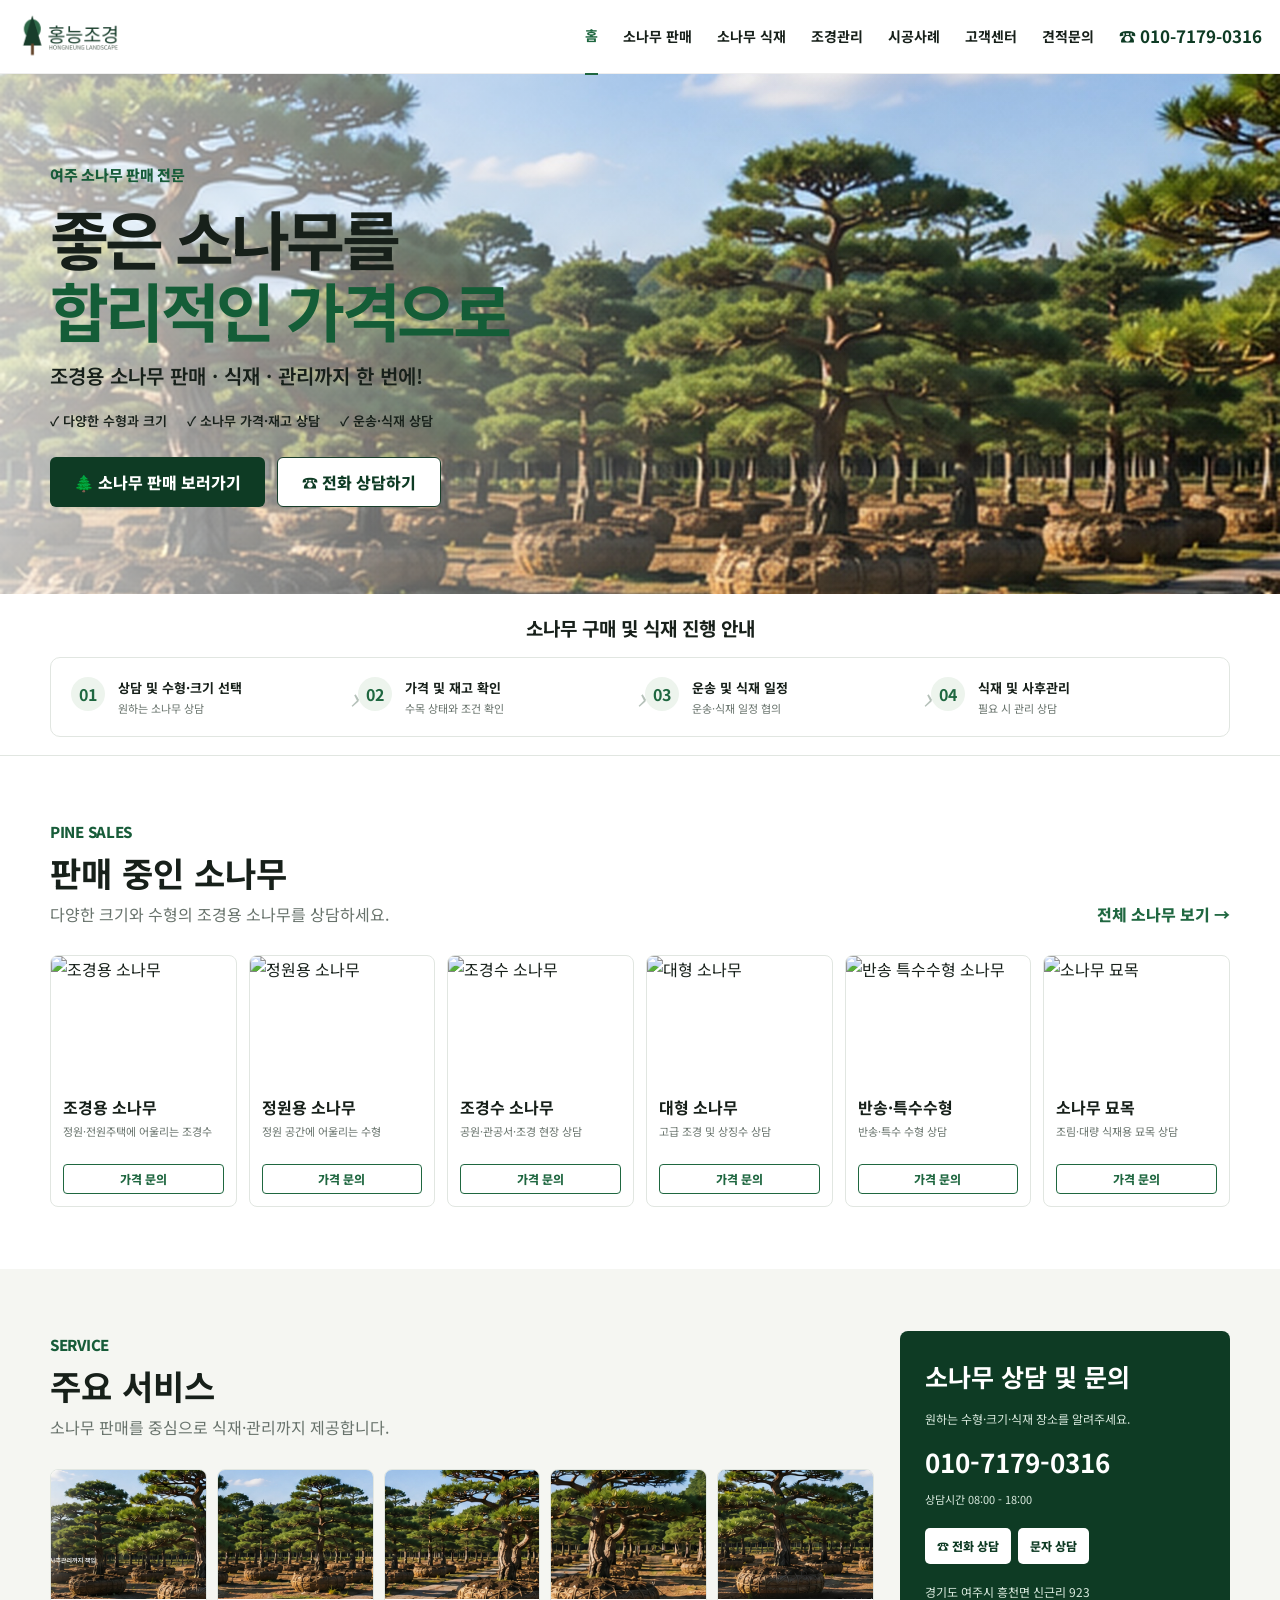
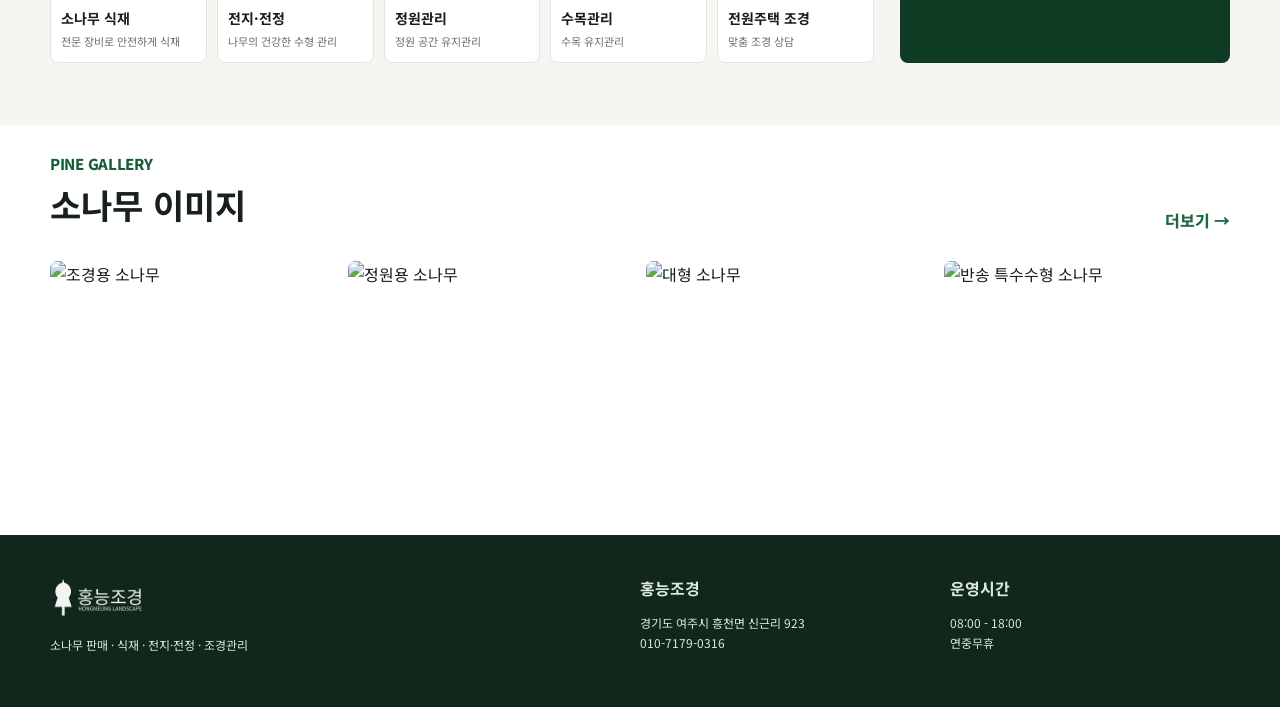
==== commit f9d46ed8: "Add files via upload" ====
--- a/index.html
+++ b/index.html
@@ -14,15 +14,15 @@
 <meta property="og:locale" content="ko_KR">
 <meta property="og:title" content="홍능조경 | 여주 소나무 판매 전문">
 <meta property="og:description" content="조경용 소나무 판매·식재·전정. 원하는 수형과 크기를 상담하세요.">
-<meta property="og:image" content="https://hongneung-landscape.pages.dev/images/pine-hero.jpg">
+<meta property="og:image" content="https://hongneung-landscape.pages.dev/images/pine-hero-clean.jpg">
 <meta property="og:url" content="https://hongneung-landscape.pages.dev/">
 <meta name="twitter:card" content="summary_large_image">
 <meta name="twitter:title" content="홍능조경 | 여주 소나무 판매 전문">
 <meta name="twitter:description" content="조경용 소나무 판매·식재·운송 상담">
-<meta name="twitter:image" content="https://hongneung-landscape.pages.dev/images/pine-hero.jpg">
+<meta name="twitter:image" content="https://hongneung-landscape.pages.dev/images/pine-hero-clean.jpg">
 <link rel="icon" href="images/favicon.png">
 <link rel="stylesheet" href="css/style.css">
-<script type="application/ld+json">{"@context":"https://schema.org","@type":"LocalBusiness","name":"홍능조경","url":"https://hongneung-landscape.pages.dev/","telephone":"+82-10-7179-0316","image":"https://hongneung-landscape.pages.dev/images/pine-hero.jpg","address":{"@type":"PostalAddress","addressLocality":"여주시","addressRegion":"경기도","streetAddress":"흥천면 신근리 923","addressCountry":"KR"},"areaServed":["여주시","경기도"],"serviceType":["소나무 판매","소나무 식재","전지·전정","조경관리"]}</script>
+<script type="application/ld+json">{"@context":"https://schema.org","@type":"LocalBusiness","name":"홍능조경","url":"https://hongneung-landscape.pages.dev/","telephone":"+82-10-7179-0316","image":"https://hongneung-landscape.pages.dev/images/pine-hero-clean.jpg","address":{"@type":"PostalAddress","addressLocality":"여주시","addressRegion":"경기도","streetAddress":"흥천면 신근리 923","addressCountry":"KR"},"areaServed":["여주시","경기도"],"serviceType":["소나무 판매","소나무 식재","전지·전정","조경관리"]}</script>
 </head>
 <body>
 <header class="site-header"><div class="header-inner">
@@ -72,12 +72,12 @@
 <a class="text-link" href="pine.html">전체 소나무 보기 →</a>
 </div>
 <div class="product-grid">
-<article><img src="images/pine-josek.jpg" alt="조경용 소나무"><h3>조경용 소나무</h3><p>정원·전원주택에 어울리는 조경수</p><a href="tel:01071790316">가격 문의</a></article>
-<article><img src="images/pine-garden.jpg" alt="정원용 소나무"><h3>정원용 소나무</h3><p>정원 공간에 어울리는 수형</p><a href="tel:01071790316">가격 문의</a></article>
-<article><img src="images/pine-landscape.jpg" alt="조경수 소나무"><h3>조경수 소나무</h3><p>공원·관공서·조경 현장 상담</p><a href="tel:01071790316">가격 문의</a></article>
-<article><img src="images/pine-large.jpg" alt="대형 소나무"><h3>대형 소나무</h3><p>고급 조경 및 상징수 상담</p><a href="tel:01071790316">가격 문의</a></article>
-<article><img src="images/pine-bansong.jpg" alt="반송 특수수형 소나무"><h3>반송·특수수형</h3><p>반송·특수 수형 상담</p><a href="tel:01071790316">가격 문의</a></article>
-<article><img src="images/pine-seedling.jpg" alt="소나무 묘목"><h3>소나무 묘목</h3><p>조림·대량 식재용 묘목 상담</p><a href="tel:01071790316">가격 문의</a></article>
+<article><img src="images/pine-product-01.jpg" alt="조경용 소나무"><h3>조경용 소나무</h3><p>정원·전원주택에 어울리는 조경수</p><a href="tel:01071790316">가격 문의</a></article>
+<article><img src="images/pine-product-02.jpg" alt="정원용 소나무"><h3>정원용 소나무</h3><p>정원 공간에 어울리는 수형</p><a href="tel:01071790316">가격 문의</a></article>
+<article><img src="images/pine-product-03.jpg" alt="조경수 소나무"><h3>조경수 소나무</h3><p>공원·관공서·조경 현장 상담</p><a href="tel:01071790316">가격 문의</a></article>
+<article><img src="images/pine-product-04.jpg" alt="대형 소나무"><h3>대형 소나무</h3><p>고급 조경 및 상징수 상담</p><a href="tel:01071790316">가격 문의</a></article>
+<article><img src="images/pine-product-05.jpg" alt="반송 특수수형 소나무"><h3>반송·특수수형</h3><p>반송·특수 수형 상담</p><a href="tel:01071790316">가격 문의</a></article>
+<article><img src="images/pine-product-06.jpg" alt="소나무 묘목"><h3>소나무 묘목</h3><p>조림·대량 식재용 묘목 상담</p><a href="tel:01071790316">가격 문의</a></article>
 </div></div></section>
 
 <section class="section service-area"><div class="container service-layout">
@@ -101,10 +101,10 @@
 <section class="section cases"><div class="container">
 <div class="section-heading row"><div><span class="eyebrow dark">PINE GALLERY</span><h2>소나무 이미지</h2></div><a class="text-link" href="gallery.html">더보기 →</a></div>
 <div class="case-grid">
-<img src="images/pine-josek.jpg" alt="조경용 소나무">
-<img src="images/pine-garden.jpg" alt="정원용 소나무">
-<img src="images/pine-large.jpg" alt="대형 소나무">
-<img src="images/pine-bansong.jpg" alt="반송 특수수형 소나무">
+<img src="images/pine-product-01.jpg" alt="조경용 소나무">
+<img src="images/pine-product-02.jpg" alt="정원용 소나무">
+<img src="images/pine-product-04.jpg" alt="대형 소나무">
+<img src="images/pine-product-05.jpg" alt="반송 특수수형 소나무">
 </div></div></section>
 </main>
 
@@ -115,4 +115,4 @@
 </div></footer>
 <div class="mobile-call"><a href="tel:01071790316">📞 전화상담</a><a href="sms:01071790316">💬 문자문의</a></div>
 <script src="js/main.js"></script>
-</body></html>
+</body></html>
--- a/css/style.css
+++ b/css/style.css
@@ -3,11 +3,14 @@
 :root{--green:#0e3b24;--green2:#1f6740;--lime:#b7d29f;--cream:#f5f6f2;--text:#17201a;--muted:#68736c;--line:#e1e6e1;--white:#fff}
 *{box-sizing:border-box}html{scroll-behavior:smooth}body{margin:0;font-family:"Noto Sans KR",sans-serif;color:var(--text);line-height:1.65}a{text-decoration:none;color:inherit}img{max-width:100%;display:block}.container{width:min(1180px,calc(100% - 40px));margin:auto}
 .site-header{position:fixed;z-index:1000;top:0;width:100%;height:74px;background:rgba(255,255,255,.96);backdrop-filter:blur(10px);border-bottom:1px solid #eee}.header-inner{height:100%;width:min(1420px,calc(100% - 36px));margin:auto;display:flex;align-items:center;gap:28px}.brand img{height:52px;width:auto}.nav{margin-left:auto;display:flex;align-items:center;gap:25px;font-size:14px;font-weight:700;white-space:nowrap}.nav a{padding:26px 0}.nav a.active,.nav a:hover{color:var(--green2);border-bottom:2px solid var(--green2)}.nav .nav-call{border:0;background:none;font-size:17px;color:var(--green);padding:0}.menu-btn{display:none}
-.hero{margin-top:74px;min-height:520px;display:flex;align-items:center;position:relative;background:url("../images/pine-hero.jpg") center/cover no-repeat}.hero-overlay{position:absolute;inset:0;background:linear-gradient(90deg,rgba(255,255,255,.94) 0%,rgba(255,255,255,.72) 28%,rgba(255,255,255,.12) 62%,rgba(0,0,0,.05) 100%)}.hero-content{position:relative;z-index:2;padding:55px 0}.eyebrow{font-size:15px;font-weight:800;color:#175c39;letter-spacing:-.02em}.hero h1{font-size:clamp(42px,5vw,68px);line-height:1.12;letter-spacing:-.055em;margin:14px 0}.hero h1 strong{color:#145d37}.hero p{font-size:20px;font-weight:600;margin:0 0 18px}.hero-points{display:flex;gap:20px;font-size:13px;font-weight:600;margin-bottom:25px}.hero-actions{display:flex;gap:12px}.btn{display:inline-flex;align-items:center;justify-content:center;min-height:50px;padding:0 24px;border-radius:6px;font-weight:800}.btn-primary{background:var(--green);color:#fff}.btn-light{background:#fff;border:1px solid #173e2a;color:var(--green)}.section{padding:62px 0}.section-heading{margin-bottom:28px}.section-heading.row{display:flex;align-items:end;justify-content:space-between}.section-heading.left{text-align:left}.section-heading h2{font-size:34px;line-height:1.25;margin:7px 0}.section-heading p{color:var(--muted);margin:0}.text-link{font-weight:800;color:var(--green2)}
+.hero{margin-top:74px;min-height:520px;display:flex;align-items:center;position:relative;background:url("../images/pine-hero.jpg") center/cover no-repeat}.hero-overlay{position:absolute;inset:0;background:linear-gradient(90deg,rgba(255,255,255,.72) 0%,rgba(255,255,255,.48) 24%,rgba(255,255,255,.10) 55%,rgba(0,0,0,.04) 100%)}.hero-content{position:relative;z-index:2;padding:55px 0}.eyebrow{font-size:15px;font-weight:800;color:#175c39;letter-spacing:-.02em}.hero h1{font-size:clamp(42px,5vw,68px);line-height:1.12;letter-spacing:-.055em;margin:14px 0}.hero h1 strong{color:#145d37}.hero p{font-size:20px;font-weight:600;margin:0 0 18px}.hero-points{display:flex;gap:20px;font-size:13px;font-weight:600;margin-bottom:25px}.hero-actions{display:flex;gap:12px}.btn{display:inline-flex;align-items:center;justify-content:center;min-height:50px;padding:0 24px;border-radius:6px;font-weight:800}.btn-primary{background:var(--green);color:#fff}.btn-light{background:#fff;border:1px solid #173e2a;color:var(--green)}.section{padding:62px 0}.section-heading{margin-bottom:28px}.section-heading.row{display:flex;align-items:end;justify-content:space-between}.section-heading.left{text-align:left}.section-heading h2{font-size:34px;line-height:1.25;margin:7px 0}.section-heading p{color:var(--muted);margin:0}.text-link{font-weight:800;color:var(--green2)}
 .process-mini{background:#fff;padding:18px 0;border-bottom:1px solid var(--line)}.process-mini h2{text-align:center;font-size:19px;margin:0 0 14px}.mini-steps{display:grid;grid-template-columns:1fr auto 1fr auto 1fr auto 1fr;align-items:center;border:1px solid var(--line);border-radius:10px;padding:14px 20px}.mini-steps div{display:grid;grid-template-columns:38px 1fr;column-gap:9px}.mini-steps b{grid-row:span 2;width:34px;height:34px;border-radius:50%;background:#edf4ed;color:var(--green2);display:grid;place-items:center}.mini-steps strong{font-size:13px}.mini-steps span{font-size:11px;color:var(--muted)}.mini-steps i{font-size:30px;color:#b5c1b9}
 .products{background:#fff}.product-grid{display:grid;grid-template-columns:repeat(6,1fr);gap:12px}.product-grid article{border:1px solid var(--line);border-radius:8px;overflow:hidden;background:#fff}.product-grid img{width:100%;aspect-ratio:1.45;object-fit:cover}.product-grid h3{font-size:16px;margin:10px 12px 2px}.product-grid p{font-size:11px;color:var(--muted);margin:0 12px 8px;min-height:34px}.product-grid a{display:block;border:1px solid var(--green2);border-radius:4px;text-align:center;margin:8px 12px 12px;padding:4px;color:var(--green2);font-size:12px;font-weight:800}
 .service-area{background:var(--cream)}.service-layout{display:grid;grid-template-columns:1fr 330px;gap:26px}.service-grid{display:grid;grid-template-columns:repeat(5,1fr);gap:10px}.service-card{background:#fff;border:1px solid var(--line);border-radius:8px;overflow:hidden}.service-card img{width:100%;aspect-ratio:1.2;object-fit:cover}.service-card h3{font-size:14px;margin:8px 10px 0}.service-card p{font-size:11px;color:var(--muted);margin:2px 10px 12px}.contact-card{background:var(--green);color:#fff;border-radius:8px;padding:25px}.contact-card h2{margin:0;font-size:25px}.contact-card p{font-size:12px;color:#d9e9de}.contact-card strong{display:block;font-size:26px;margin:10px 0 0}.contact-card span{font-size:11px;color:#d9e9de}.contact-card div{display:flex;gap:7px;margin:18px 0}.contact-card a{background:#fff;color:var(--green);padding:8px 12px;border-radius:5px;font-weight:800;font-size:12px}
 .cases{padding-top:25px}.case-grid{display:grid;grid-template-columns:repeat(4,1fr);gap:12px}.case-grid img{width:100%;aspect-ratio:1.35;object-fit:cover;border-radius:7px}
 .footer{background:#11271b;color:#dce8df;padding:40px 0}.footer-grid{display:grid;grid-template-columns:2fr 1fr 1fr;gap:30px}.footer img{height:48px;filter:brightness(0) invert(1);opacity:.95}.footer p{font-size:12px}.mobile-call{display:none}
 @media(max-width:1100px){.nav{gap:12px;font-size:12px}.product-grid{grid-template-columns:repeat(3,1fr)}.service-grid{grid-template-columns:repeat(3,1fr)}.service-layout{grid-template-columns:1fr}.contact-card{display:block}}
-@media(max-width:760px){.site-header{height:64px}.brand img{height:44px}.nav{display:none}.menu-btn{display:block;margin-left:auto;background:none;border:0;font-size:28px;color:var(--green)}.hero{margin-top:64px;min-height:610px;background-position:65% center}.hero-overlay{background:linear-gradient(90deg,rgba(255,255,255,.95),rgba(255,255,255,.65) 70%,rgba(255,255,255,.15))}.hero h1{font-size:42px}.hero p{font-size:16px}.hero-points{display:grid;gap:6px}.section{padding:48px 0}.section-heading h2{font-size:29px}.mini-steps{grid-template-columns:1fr 1fr;gap:14px}.mini-steps i{display:none}.product-grid{grid-template-columns:repeat(2,1fr)}.service-grid{grid-template-columns:repeat(2,1fr)}.case-grid{grid-template-columns:repeat(2,1fr)}.footer-grid{grid-template-columns:1fr}.mobile-call{position:fixed;display:grid;grid-template-columns:1fr 1fr;bottom:0;left:0;right:0;z-index:1200}.mobile-call a{padding:12px;text-align:center;background:var(--green);color:#fff;font-weight:800}.mobile-call a+ a{background:#2e6748}.container{width:min(100% - 28px,1180px)}}
+@media(max-width:760px){.site-header{height:64px}.brand img{height:44px}.nav{display:none}.menu-btn{display:block;margin-left:auto;background:none;border:0;font-size:28px;color:var(--green)}.hero{margin-top:64px;min-height:610px;background-position:65% center}.hero-overlay{background:linear-gradient(90deg,rgba(255,255,255,.78),rgba(255,255,255,.48) 65%,rgba(255,255,255,.12))}.hero h1{font-size:42px}.hero p{font-size:16px}.hero-points{display:grid;gap:6px}.section{padding:48px 0}.section-heading h2{font-size:29px}.mini-steps{grid-template-columns:1fr 1fr;gap:14px}.mini-steps i{display:none}.product-grid{grid-template-columns:repeat(2,1fr)}.service-grid{grid-template-columns:repeat(2,1fr)}.case-grid{grid-template-columns:repeat(2,1fr)}.footer-grid{grid-template-columns:1fr}.mobile-call{position:fixed;display:grid;grid-template-columns:1fr 1fr;bottom:0;left:0;right:0;z-index:1200}.mobile-call a{padding:12px;text-align:center;background:var(--green);color:#fff;font-weight:800}.mobile-call a+ a{background:#2e6748}.container{width:min(100% - 28px,1180px)}}
+
+.manage-gallery{display:grid;grid-template-columns:repeat(4,1fr);gap:14px;margin-top:28px}.manage-gallery figure{margin:0;background:#fff;border:1px solid var(--line);border-radius:8px;overflow:hidden}.manage-gallery img{width:100%;aspect-ratio:16/10;object-fit:cover}.manage-gallery figcaption{padding:9px 12px;font-weight:800;font-size:13px}
+@media(max-width:760px){.manage-gallery{grid-template-columns:repeat(2,1fr)}}
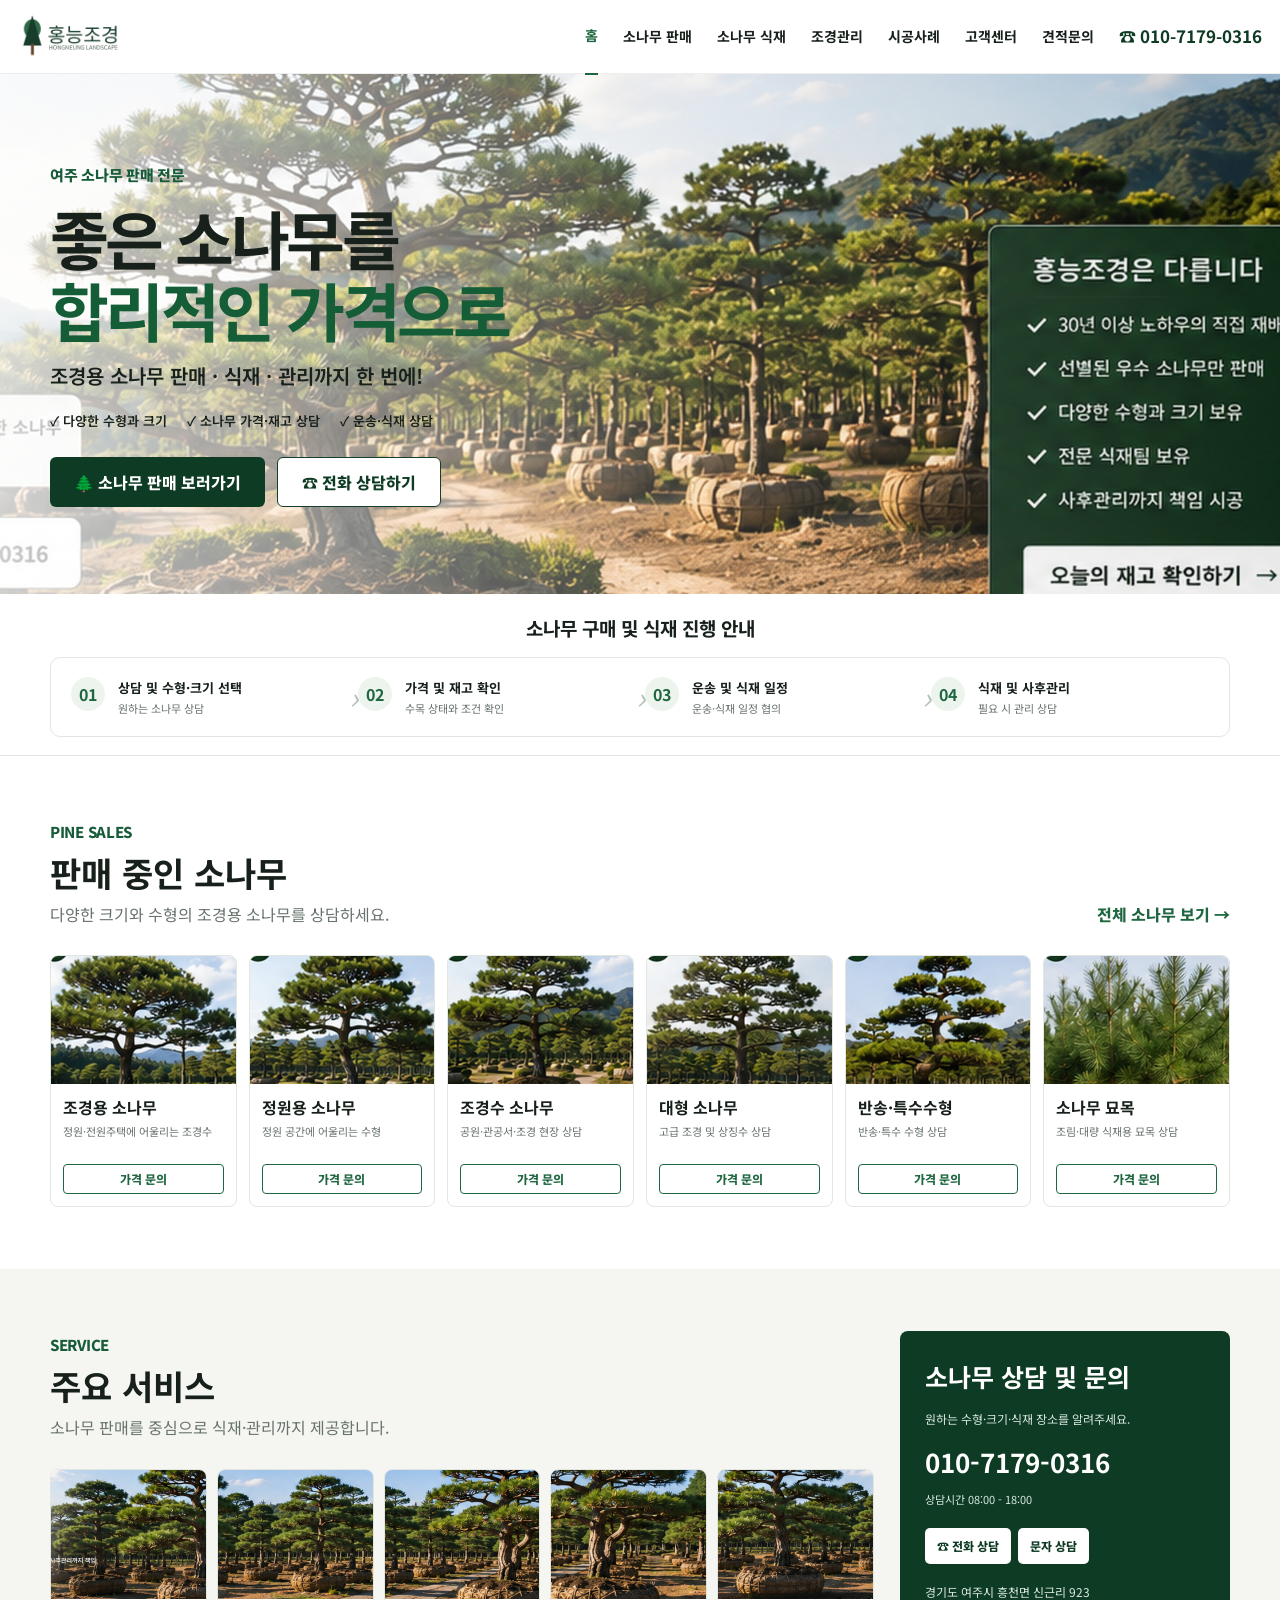
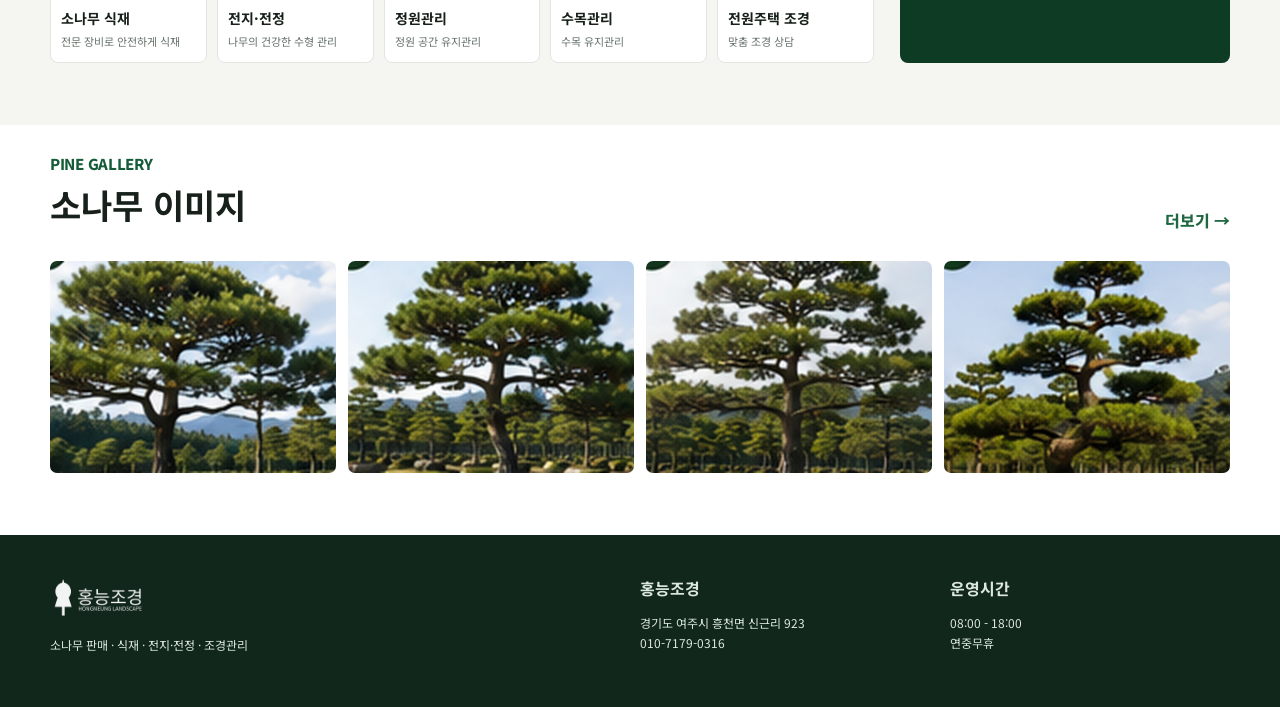
==== commit 20e49760: "Add files via upload" ====
--- a/index.html
+++ b/index.html
@@ -14,15 +14,15 @@
 <meta property="og:locale" content="ko_KR">
 <meta property="og:title" content="홍능조경 | 여주 소나무 판매 전문">
 <meta property="og:description" content="조경용 소나무 판매·식재·전정. 원하는 수형과 크기를 상담하세요.">
-<meta property="og:image" content="https://hongneung-landscape.pages.dev/images/pine-hero-clean.jpg">
+<meta property="og:image" content="https://hongneung-landscape.pages.dev/images/pine-hero-premium.jpg">
 <meta property="og:url" content="https://hongneung-landscape.pages.dev/">
 <meta name="twitter:card" content="summary_large_image">
 <meta name="twitter:title" content="홍능조경 | 여주 소나무 판매 전문">
 <meta name="twitter:description" content="조경용 소나무 판매·식재·운송 상담">
-<meta name="twitter:image" content="https://hongneung-landscape.pages.dev/images/pine-hero-clean.jpg">
+<meta name="twitter:image" content="https://hongneung-landscape.pages.dev/images/pine-hero-premium.jpg">
 <link rel="icon" href="images/favicon.png">
 <link rel="stylesheet" href="css/style.css">
-<script type="application/ld+json">{"@context":"https://schema.org","@type":"LocalBusiness","name":"홍능조경","url":"https://hongneung-landscape.pages.dev/","telephone":"+82-10-7179-0316","image":"https://hongneung-landscape.pages.dev/images/pine-hero-clean.jpg","address":{"@type":"PostalAddress","addressLocality":"여주시","addressRegion":"경기도","streetAddress":"흥천면 신근리 923","addressCountry":"KR"},"areaServed":["여주시","경기도"],"serviceType":["소나무 판매","소나무 식재","전지·전정","조경관리"]}</script>
+<script type="application/ld+json">{"@context":"https://schema.org","@type":"LocalBusiness","name":"홍능조경","url":"https://hongneung-landscape.pages.dev/","telephone":"+82-10-7179-0316","image":"https://hongneung-landscape.pages.dev/images/pine-hero-premium.jpg","address":{"@type":"PostalAddress","addressLocality":"여주시","addressRegion":"경기도","streetAddress":"흥천면 신근리 923","addressCountry":"KR"},"areaServed":["여주시","경기도"],"serviceType":["소나무 판매","소나무 식재","전지·전정","조경관리"]}</script>
 </head>
 <body>
 <header class="site-header"><div class="header-inner">
@@ -72,12 +72,12 @@
 <a class="text-link" href="pine.html">전체 소나무 보기 →</a>
 </div>
 <div class="product-grid">
-<article><img src="images/pine-product-01.jpg" alt="조경용 소나무"><h3>조경용 소나무</h3><p>정원·전원주택에 어울리는 조경수</p><a href="tel:01071790316">가격 문의</a></article>
-<article><img src="images/pine-product-02.jpg" alt="정원용 소나무"><h3>정원용 소나무</h3><p>정원 공간에 어울리는 수형</p><a href="tel:01071790316">가격 문의</a></article>
-<article><img src="images/pine-product-03.jpg" alt="조경수 소나무"><h3>조경수 소나무</h3><p>공원·관공서·조경 현장 상담</p><a href="tel:01071790316">가격 문의</a></article>
-<article><img src="images/pine-product-04.jpg" alt="대형 소나무"><h3>대형 소나무</h3><p>고급 조경 및 상징수 상담</p><a href="tel:01071790316">가격 문의</a></article>
-<article><img src="images/pine-product-05.jpg" alt="반송 특수수형 소나무"><h3>반송·특수수형</h3><p>반송·특수 수형 상담</p><a href="tel:01071790316">가격 문의</a></article>
-<article><img src="images/pine-product-06.jpg" alt="소나무 묘목"><h3>소나무 묘목</h3><p>조림·대량 식재용 묘목 상담</p><a href="tel:01071790316">가격 문의</a></article>
+<article><img src="images/pine-product-premium-01.jpg" alt="조경용 소나무"><h3>조경용 소나무</h3><p>정원·전원주택에 어울리는 조경수</p><a href="tel:01071790316">가격 문의</a></article>
+<article><img src="images/pine-product-premium-02.jpg" alt="정원용 소나무"><h3>정원용 소나무</h3><p>정원 공간에 어울리는 수형</p><a href="tel:01071790316">가격 문의</a></article>
+<article><img src="images/pine-product-premium-03.jpg" alt="조경수 소나무"><h3>조경수 소나무</h3><p>공원·관공서·조경 현장 상담</p><a href="tel:01071790316">가격 문의</a></article>
+<article><img src="images/pine-product-premium-04.jpg" alt="대형 소나무"><h3>대형 소나무</h3><p>고급 조경 및 상징수 상담</p><a href="tel:01071790316">가격 문의</a></article>
+<article><img src="images/pine-product-premium-05.jpg" alt="반송 특수수형 소나무"><h3>반송·특수수형</h3><p>반송·특수 수형 상담</p><a href="tel:01071790316">가격 문의</a></article>
+<article><img src="images/pine-product-premium-06.jpg" alt="소나무 묘목"><h3>소나무 묘목</h3><p>조림·대량 식재용 묘목 상담</p><a href="tel:01071790316">가격 문의</a></article>
 </div></div></section>
 
 <section class="section service-area"><div class="container service-layout">
@@ -101,10 +101,10 @@
 <section class="section cases"><div class="container">
 <div class="section-heading row"><div><span class="eyebrow dark">PINE GALLERY</span><h2>소나무 이미지</h2></div><a class="text-link" href="gallery.html">더보기 →</a></div>
 <div class="case-grid">
-<img src="images/pine-product-01.jpg" alt="조경용 소나무">
-<img src="images/pine-product-02.jpg" alt="정원용 소나무">
-<img src="images/pine-product-04.jpg" alt="대형 소나무">
-<img src="images/pine-product-05.jpg" alt="반송 특수수형 소나무">
+<img src="images/pine-product-premium-01.jpg" alt="조경용 소나무">
+<img src="images/pine-product-premium-02.jpg" alt="정원용 소나무">
+<img src="images/pine-product-premium-04.jpg" alt="대형 소나무">
+<img src="images/pine-product-premium-05.jpg" alt="반송 특수수형 소나무">
 </div></div></section>
 </main>
 
--- a/css/style.css
+++ b/css/style.css
@@ -3,7 +3,7 @@
 :root{--green:#0e3b24;--green2:#1f6740;--lime:#b7d29f;--cream:#f5f6f2;--text:#17201a;--muted:#68736c;--line:#e1e6e1;--white:#fff}
 *{box-sizing:border-box}html{scroll-behavior:smooth}body{margin:0;font-family:"Noto Sans KR",sans-serif;color:var(--text);line-height:1.65}a{text-decoration:none;color:inherit}img{max-width:100%;display:block}.container{width:min(1180px,calc(100% - 40px));margin:auto}
 .site-header{position:fixed;z-index:1000;top:0;width:100%;height:74px;background:rgba(255,255,255,.96);backdrop-filter:blur(10px);border-bottom:1px solid #eee}.header-inner{height:100%;width:min(1420px,calc(100% - 36px));margin:auto;display:flex;align-items:center;gap:28px}.brand img{height:52px;width:auto}.nav{margin-left:auto;display:flex;align-items:center;gap:25px;font-size:14px;font-weight:700;white-space:nowrap}.nav a{padding:26px 0}.nav a.active,.nav a:hover{color:var(--green2);border-bottom:2px solid var(--green2)}.nav .nav-call{border:0;background:none;font-size:17px;color:var(--green);padding:0}.menu-btn{display:none}
-.hero{margin-top:74px;min-height:520px;display:flex;align-items:center;position:relative;background:url("../images/pine-hero.jpg") center/cover no-repeat}.hero-overlay{position:absolute;inset:0;background:linear-gradient(90deg,rgba(255,255,255,.72) 0%,rgba(255,255,255,.48) 24%,rgba(255,255,255,.10) 55%,rgba(0,0,0,.04) 100%)}.hero-content{position:relative;z-index:2;padding:55px 0}.eyebrow{font-size:15px;font-weight:800;color:#175c39;letter-spacing:-.02em}.hero h1{font-size:clamp(42px,5vw,68px);line-height:1.12;letter-spacing:-.055em;margin:14px 0}.hero h1 strong{color:#145d37}.hero p{font-size:20px;font-weight:600;margin:0 0 18px}.hero-points{display:flex;gap:20px;font-size:13px;font-weight:600;margin-bottom:25px}.hero-actions{display:flex;gap:12px}.btn{display:inline-flex;align-items:center;justify-content:center;min-height:50px;padding:0 24px;border-radius:6px;font-weight:800}.btn-primary{background:var(--green);color:#fff}.btn-light{background:#fff;border:1px solid #173e2a;color:var(--green)}.section{padding:62px 0}.section-heading{margin-bottom:28px}.section-heading.row{display:flex;align-items:end;justify-content:space-between}.section-heading.left{text-align:left}.section-heading h2{font-size:34px;line-height:1.25;margin:7px 0}.section-heading p{color:var(--muted);margin:0}.text-link{font-weight:800;color:var(--green2)}
+.hero{margin-top:74px;min-height:520px;display:flex;align-items:center;position:relative;background:url("../images/pine-hero-premium.jpg") center/cover no-repeat}.hero-overlay{position:absolute;inset:0;background:linear-gradient(90deg,rgba(255,255,255,.78) 0%,rgba(255,255,255,.55) 25%,rgba(255,255,255,.16) 55%,rgba(0,0,0,.06) 100%)}.hero-content{position:relative;z-index:2;padding:55px 0}.eyebrow{font-size:15px;font-weight:800;color:#175c39;letter-spacing:-.02em}.hero h1{font-size:clamp(42px,5vw,68px);line-height:1.12;letter-spacing:-.055em;margin:14px 0}.hero h1 strong{color:#145d37}.hero p{font-size:20px;font-weight:600;margin:0 0 18px}.hero-points{display:flex;gap:20px;font-size:13px;font-weight:600;margin-bottom:25px}.hero-actions{display:flex;gap:12px}.btn{display:inline-flex;align-items:center;justify-content:center;min-height:50px;padding:0 24px;border-radius:6px;font-weight:800}.btn-primary{background:var(--green);color:#fff}.btn-light{background:#fff;border:1px solid #173e2a;color:var(--green)}.section{padding:62px 0}.section-heading{margin-bottom:28px}.section-heading.row{display:flex;align-items:end;justify-content:space-between}.section-heading.left{text-align:left}.section-heading h2{font-size:34px;line-height:1.25;margin:7px 0}.section-heading p{color:var(--muted);margin:0}.text-link{font-weight:800;color:var(--green2)}
 .process-mini{background:#fff;padding:18px 0;border-bottom:1px solid var(--line)}.process-mini h2{text-align:center;font-size:19px;margin:0 0 14px}.mini-steps{display:grid;grid-template-columns:1fr auto 1fr auto 1fr auto 1fr;align-items:center;border:1px solid var(--line);border-radius:10px;padding:14px 20px}.mini-steps div{display:grid;grid-template-columns:38px 1fr;column-gap:9px}.mini-steps b{grid-row:span 2;width:34px;height:34px;border-radius:50%;background:#edf4ed;color:var(--green2);display:grid;place-items:center}.mini-steps strong{font-size:13px}.mini-steps span{font-size:11px;color:var(--muted)}.mini-steps i{font-size:30px;color:#b5c1b9}
 .products{background:#fff}.product-grid{display:grid;grid-template-columns:repeat(6,1fr);gap:12px}.product-grid article{border:1px solid var(--line);border-radius:8px;overflow:hidden;background:#fff}.product-grid img{width:100%;aspect-ratio:1.45;object-fit:cover}.product-grid h3{font-size:16px;margin:10px 12px 2px}.product-grid p{font-size:11px;color:var(--muted);margin:0 12px 8px;min-height:34px}.product-grid a{display:block;border:1px solid var(--green2);border-radius:4px;text-align:center;margin:8px 12px 12px;padding:4px;color:var(--green2);font-size:12px;font-weight:800}
 .service-area{background:var(--cream)}.service-layout{display:grid;grid-template-columns:1fr 330px;gap:26px}.service-grid{display:grid;grid-template-columns:repeat(5,1fr);gap:10px}.service-card{background:#fff;border:1px solid var(--line);border-radius:8px;overflow:hidden}.service-card img{width:100%;aspect-ratio:1.2;object-fit:cover}.service-card h3{font-size:14px;margin:8px 10px 0}.service-card p{font-size:11px;color:var(--muted);margin:2px 10px 12px}.contact-card{background:var(--green);color:#fff;border-radius:8px;padding:25px}.contact-card h2{margin:0;font-size:25px}.contact-card p{font-size:12px;color:#d9e9de}.contact-card strong{display:block;font-size:26px;margin:10px 0 0}.contact-card span{font-size:11px;color:#d9e9de}.contact-card div{display:flex;gap:7px;margin:18px 0}.contact-card a{background:#fff;color:var(--green);padding:8px 12px;border-radius:5px;font-weight:800;font-size:12px}
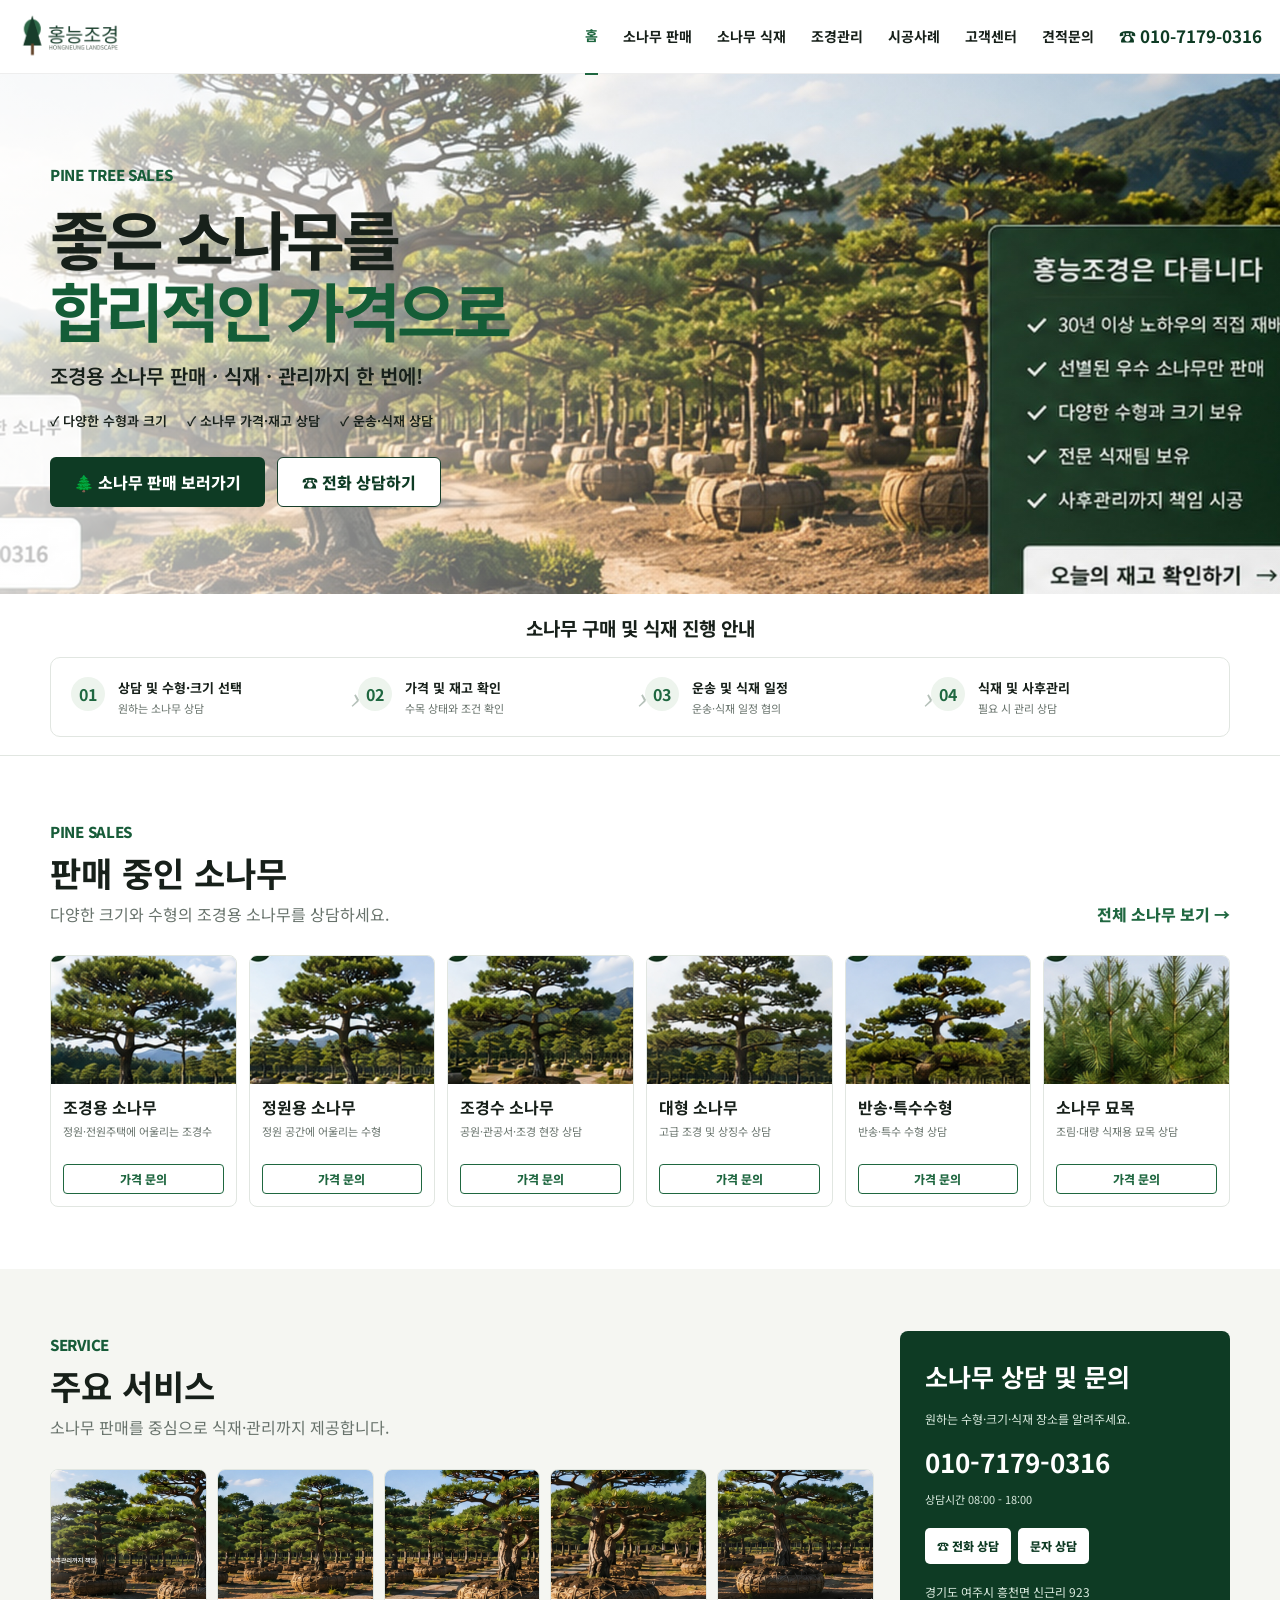
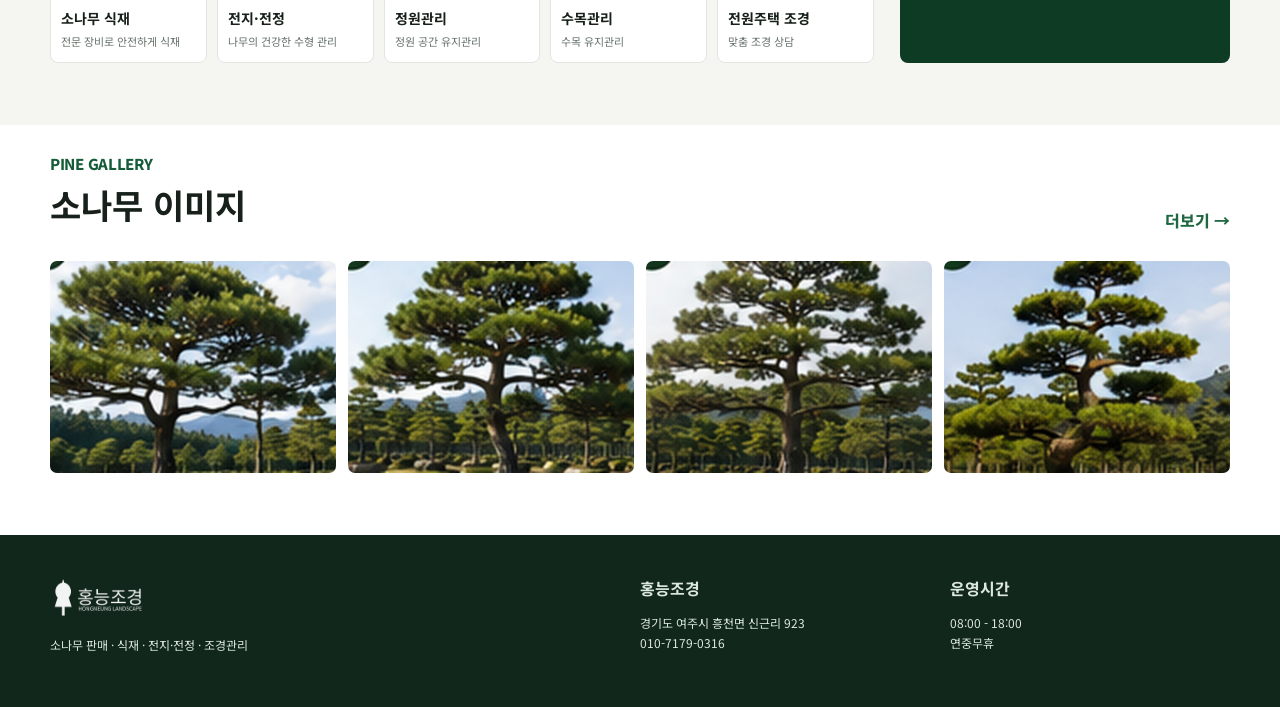
==== commit 4a8ef163: "Update index.html" ====
--- a/index.html
+++ b/index.html
@@ -5,24 +5,24 @@
 <meta name="viewport" content="width=device-width,initial-scale=1">
 <meta name="naver-site-verification" content="b354fb5ef206326fa784c60f7e9333c42b76f0c6">
 <meta name="google-site-verification" content="GlzeLcpVW5jpRoWgGukgzW0uojOGRXkHBd3LTkDH3ro">
-<title>홍능조경 | 여주 소나무 판매 전문 · 조경용 소나무</title>
-<meta name="description" content="경기도 여주 홍능조경. 조경용 소나무 판매를 중심으로 수형·크기 상담, 가격 문의, 운송·식재까지 안내합니다.">
-<meta name="keywords" content="여주소나무, 여주 소나무 판매, 소나무판매, 조경용소나무, 소나무가격, 소나무구매, 소나무식재, 반송, 대형소나무, 홍능조경">
+<title>홍능조경 | 소나무 판매 전문 · 조경용 소나무</title>
+<meta name="description" content="경기도 홍능조경. 조경용 소나무 판매를 중심으로 수형·크기 상담, 가격 문의, 운송·식재까지 안내합니다.">
+<meta name="keywords" content="소나무, 소나무 판매, 소나무판매, 조경용소나무, 소나무가격, 소나무구매, 소나무식재, 반송, 대형소나무, 홍능조경">
 <meta name="robots" content="index,follow,max-image-preview:large">
 <link rel="canonical" href="https://hongneung-landscape.pages.dev/">
 <meta property="og:type" content="website">
 <meta property="og:locale" content="ko_KR">
-<meta property="og:title" content="홍능조경 | 여주 소나무 판매 전문">
+<meta property="og:title" content="홍능조경 | 소나무 판매 전문">
 <meta property="og:description" content="조경용 소나무 판매·식재·전정. 원하는 수형과 크기를 상담하세요.">
 <meta property="og:image" content="https://hongneung-landscape.pages.dev/images/pine-hero-premium.jpg">
 <meta property="og:url" content="https://hongneung-landscape.pages.dev/">
 <meta name="twitter:card" content="summary_large_image">
-<meta name="twitter:title" content="홍능조경 | 여주 소나무 판매 전문">
+<meta name="twitter:title" content="홍능조경 | 소나무 판매 전문">
 <meta name="twitter:description" content="조경용 소나무 판매·식재·운송 상담">
 <meta name="twitter:image" content="https://hongneung-landscape.pages.dev/images/pine-hero-premium.jpg">
 <link rel="icon" href="images/favicon.png">
 <link rel="stylesheet" href="css/style.css">
-<script type="application/ld+json">{"@context":"https://schema.org","@type":"LocalBusiness","name":"홍능조경","url":"https://hongneung-landscape.pages.dev/","telephone":"+82-10-7179-0316","image":"https://hongneung-landscape.pages.dev/images/pine-hero-premium.jpg","address":{"@type":"PostalAddress","addressLocality":"여주시","addressRegion":"경기도","streetAddress":"흥천면 신근리 923","addressCountry":"KR"},"areaServed":["여주시","경기도"],"serviceType":["소나무 판매","소나무 식재","전지·전정","조경관리"]}</script>
+<script type="application/ld+json">{"@context":"https://schema.org","@type":"LocalBusiness","name":"홍능조경","url":"https://hongneung-landscape.pages.dev/","telephone":"+82-10-7179-0316","image":"https://hongneung-landscape.pages.dev/images/pine-hero-premium.jpg","address":{"@type":"PostalAddress","addressLocality":"여주시","addressRegion":"경기도","streetAddress":"흥천면 신근리 923","addressCountry":"KR"},"areaServed":"대한민국","serviceType":["소나무 판매","소나무 식재","전지·전정","조경관리"]}</script>
 </head>
 <body>
 <header class="site-header"><div class="header-inner">
@@ -43,7 +43,7 @@
 <section class="hero">
 <div class="hero-overlay"></div>
 <div class="container hero-content">
-<span class="eyebrow">여주 소나무 판매 전문</span>
+<span class="eyebrow">PINE TREE SALES</span>
 <h1>좋은 소나무를<br><strong>합리적인 가격으로</strong></h1>
 <p>조경용 소나무 판매 · 식재 · 관리까지 한 번에!</p>
 <div class="hero-points">
@@ -88,7 +88,7 @@
 <a class="service-card" href="manage.html#pruning"><img src="images/pruning.jpg" alt="전지 전정"><h3>전지·전정</h3><p>나무의 건강한 수형 관리</p></a>
 <a class="service-card" href="manage.html#garden"><img src="images/garden-care.jpg" alt="정원관리"><h3>정원관리</h3><p>정원 공간 유지관리</p></a>
 <a class="service-card" href="manage.html#tree"><img src="images/tree-care.jpg" alt="수목관리"><h3>수목관리</h3><p>수목 유지관리</p></a>
-<a class="service-card" href="manage.html"><img src="images/residential-landscape.jpg" alt="전원주택 조경"><h3>전원주택 조경</h3><p>맞춤 조경 상담</p></a>
+<a class="service-card" href="manage.html#residential"><img src="images/residential-landscape.jpg" alt="전원주택 조경"><h3>전원주택 조경</h3><p>맞춤 조경 상담</p></a>
 </div></div>
 <aside class="contact-card">
 <h2>소나무 상담 및 문의</h2><p>원하는 수형·크기·식재 장소를 알려주세요.</p>
@@ -115,4 +115,4 @@
 </div></footer>
 <div class="mobile-call"><a href="tel:01071790316">📞 전화상담</a><a href="sms:01071790316">💬 문자문의</a></div>
 <script src="js/main.js"></script>
-</body></html>+</body></html>
--- a/css/style.css
+++ b/css/style.css
@@ -10,7 +10,16 @@
 .cases{padding-top:25px}.case-grid{display:grid;grid-template-columns:repeat(4,1fr);gap:12px}.case-grid img{width:100%;aspect-ratio:1.35;object-fit:cover;border-radius:7px}
 .footer{background:#11271b;color:#dce8df;padding:40px 0}.footer-grid{display:grid;grid-template-columns:2fr 1fr 1fr;gap:30px}.footer img{height:48px;filter:brightness(0) invert(1);opacity:.95}.footer p{font-size:12px}.mobile-call{display:none}
 @media(max-width:1100px){.nav{gap:12px;font-size:12px}.product-grid{grid-template-columns:repeat(3,1fr)}.service-grid{grid-template-columns:repeat(3,1fr)}.service-layout{grid-template-columns:1fr}.contact-card{display:block}}
-@media(max-width:760px){.site-header{height:64px}.brand img{height:44px}.nav{display:none}.menu-btn{display:block;margin-left:auto;background:none;border:0;font-size:28px;color:var(--green)}.hero{margin-top:64px;min-height:610px;background-position:65% center}.hero-overlay{background:linear-gradient(90deg,rgba(255,255,255,.78),rgba(255,255,255,.48) 65%,rgba(255,255,255,.12))}.hero h1{font-size:42px}.hero p{font-size:16px}.hero-points{display:grid;gap:6px}.section{padding:48px 0}.section-heading h2{font-size:29px}.mini-steps{grid-template-columns:1fr 1fr;gap:14px}.mini-steps i{display:none}.product-grid{grid-template-columns:repeat(2,1fr)}.service-grid{grid-template-columns:repeat(2,1fr)}.case-grid{grid-template-columns:repeat(2,1fr)}.footer-grid{grid-template-columns:1fr}.mobile-call{position:fixed;display:grid;grid-template-columns:1fr 1fr;bottom:0;left:0;right:0;z-index:1200}.mobile-call a{padding:12px;text-align:center;background:var(--green);color:#fff;font-weight:800}.mobile-call a+ a{background:#2e6748}.container{width:min(100% - 28px,1180px)}}
+@media(max-width:760px){
+.nav.open{display:flex;position:absolute;top:64px;left:0;right:0;margin:0;padding:8px 16px 14px;background:rgba(255,255,255,.98);backdrop-filter:blur(12px);border-top:1px solid #eee;border-bottom:1px solid #ddd;box-shadow:0 10px 24px rgba(0,0,0,.10);flex-direction:column;align-items:stretch;gap:0;white-space:normal}
+.nav.open a{display:block;padding:12px 6px;border-bottom:1px solid #edf0ed;font-size:15px}
+.nav.open a:last-child{border-bottom:0}
+.nav.open .nav-call{margin-top:6px;padding:11px 12px;background:var(--green);color:#fff;border-radius:6px;text-align:center}
+ .site-header{height:64px}.brand img{height:44px}.nav{display:none}.menu-btn{display:block;margin-left:auto;background:none;border:0;font-size:28px;color:var(--green)}.hero{margin-top:64px;min-height:610px;background-position:65% center}.hero-overlay{background:linear-gradient(90deg,rgba(255,255,255,.78),rgba(255,255,255,.48) 65%,rgba(255,255,255,.12))}.hero h1{font-size:42px}.hero p{font-size:16px}.hero-points{display:grid;gap:6px}.section{padding:48px 0}.section-heading h2{font-size:29px}.mini-steps{grid-template-columns:1fr 1fr;gap:14px}.mini-steps i{display:none}.product-grid{grid-template-columns:repeat(2,1fr)}.service-grid{grid-template-columns:repeat(2,1fr)}.case-grid{grid-template-columns:repeat(2,1fr)}.footer-grid{grid-template-columns:1fr}.mobile-call{position:fixed;display:grid;grid-template-columns:1fr 1fr;bottom:0;left:0;right:0;z-index:1200}.mobile-call a{padding:12px;text-align:center;background:var(--green);color:#fff;font-weight:800}.mobile-call a+ a{background:#2e6748}.container{width:min(100% - 28px,1180px)}}
 
 .manage-gallery{display:grid;grid-template-columns:repeat(4,1fr);gap:14px;margin-top:28px}.manage-gallery figure{margin:0;background:#fff;border:1px solid var(--line);border-radius:8px;overflow:hidden}.manage-gallery img{width:100%;aspect-ratio:16/10;object-fit:cover}.manage-gallery figcaption{padding:9px 12px;font-weight:800;font-size:13px}
+
+@media(max-width:430px){.hero{min-height:570px}.hero-content{padding:38px 0}.hero h1{font-size:36px}.hero-actions{flex-direction:column}.hero-actions .btn{width:100%}.product-grid,.service-grid,.case-grid{grid-template-columns:1fr}.mini-steps{grid-template-columns:1fr}.section-heading.row{display:block}.section-heading.row .text-link{display:inline-block;margin-top:12px}}
+@media(max-width:760px){body{padding-bottom:56px;overflow-x:hidden}.hero{width:100%;background-position:62% center}.hero-content{max-width:100%}.hero-points span{display:block}.product-grid article,.service-card{min-width:0}.contact-card{margin-top:4px}.footer{padding-bottom:70px}}
+
 @media(max-width:760px){.manage-gallery{grid-template-columns:repeat(2,1fr)}}
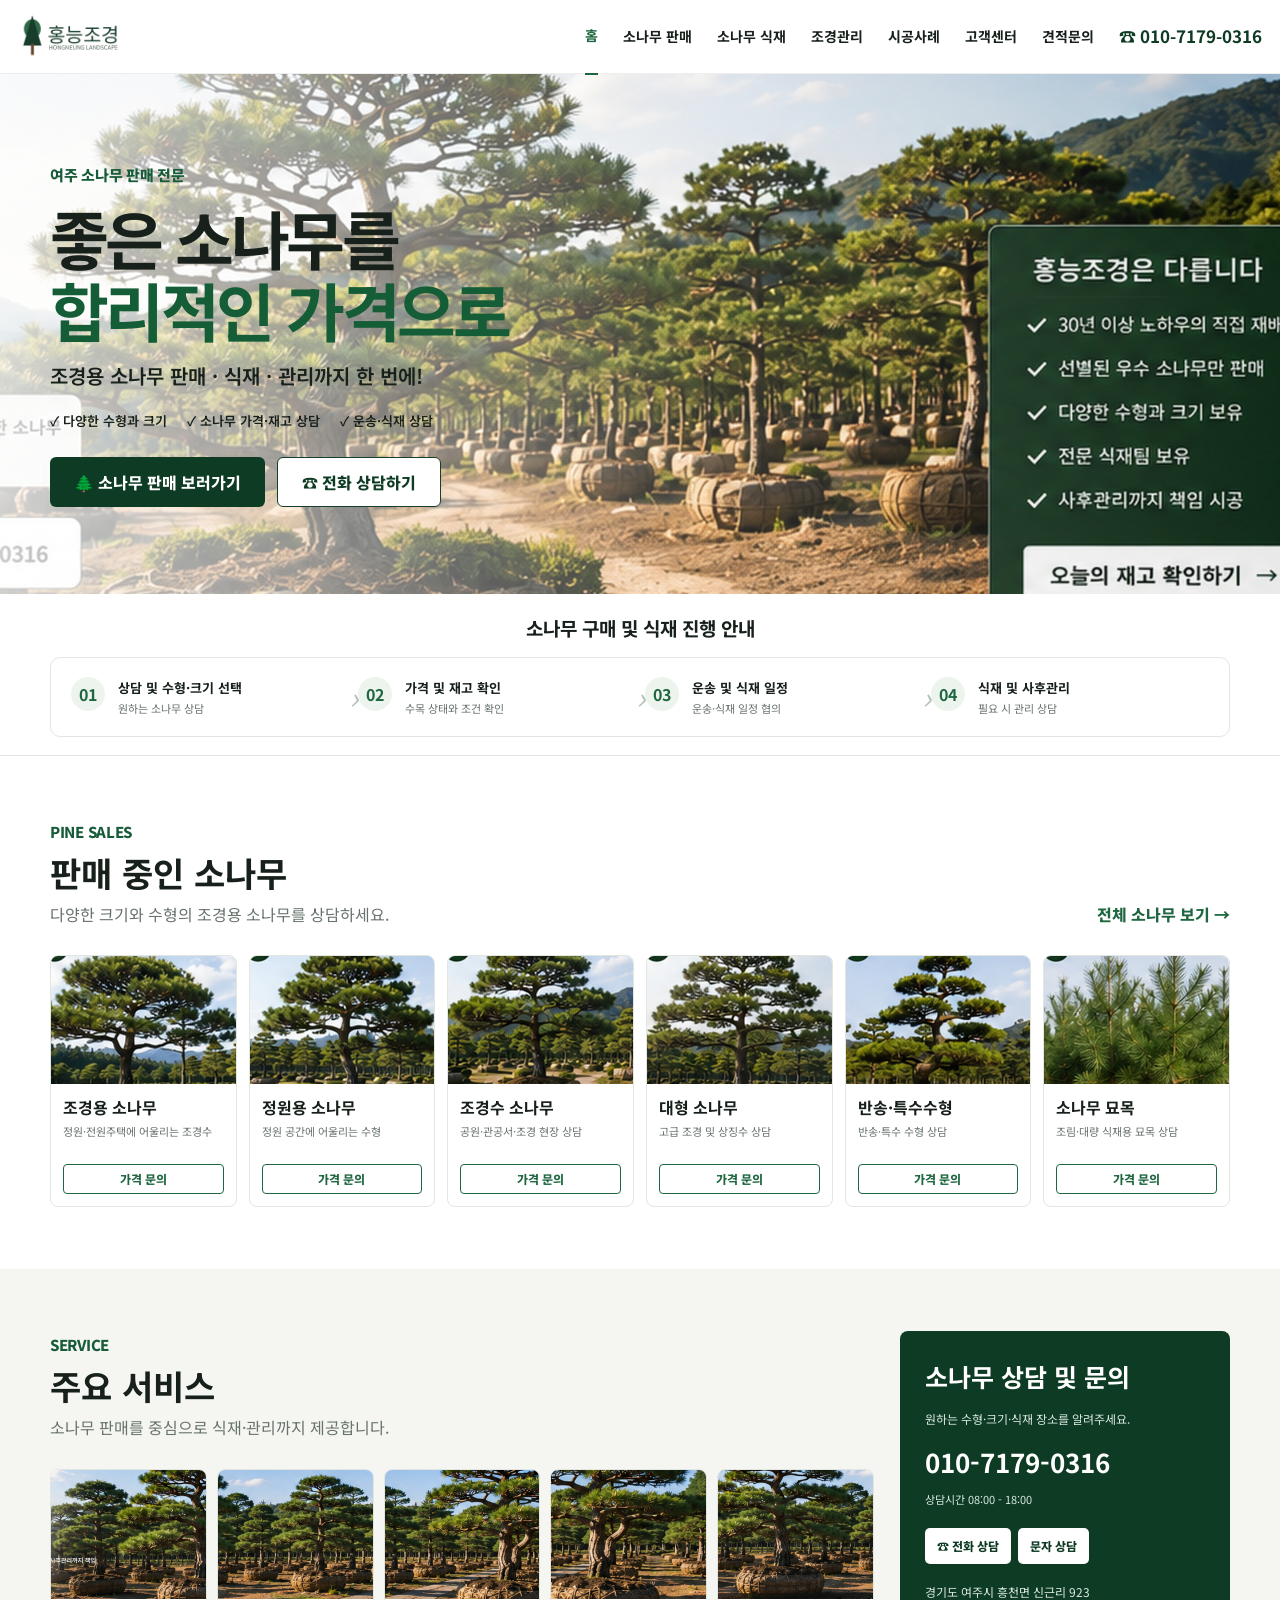
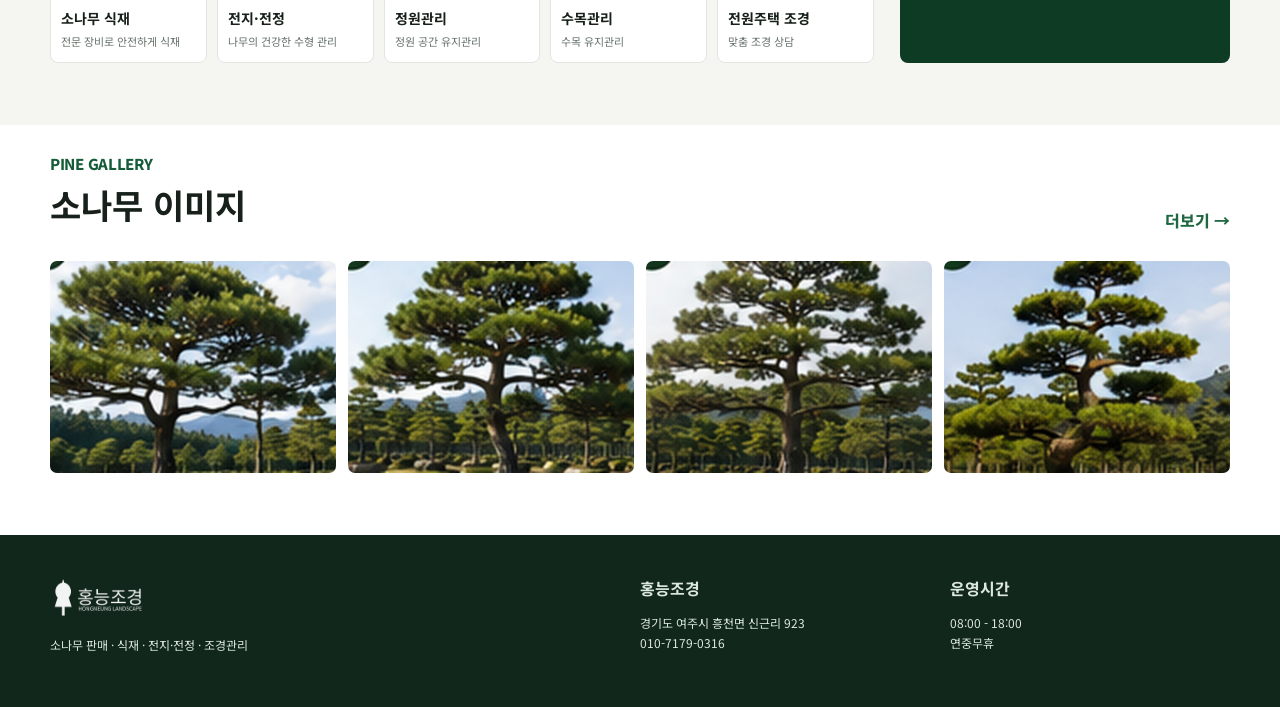
==== commit c2faa4e4: "Add files via upload" ====
--- a/index.html
+++ b/index.html
@@ -5,29 +5,29 @@
 <meta name="viewport" content="width=device-width,initial-scale=1">
 <meta name="naver-site-verification" content="b354fb5ef206326fa784c60f7e9333c42b76f0c6">
 <meta name="google-site-verification" content="GlzeLcpVW5jpRoWgGukgzW0uojOGRXkHBd3LTkDH3ro">
-<title>홍능조경 | 소나무 판매 전문 · 조경용 소나무</title>
-<meta name="description" content="경기도 홍능조경. 조경용 소나무 판매를 중심으로 수형·크기 상담, 가격 문의, 운송·식재까지 안내합니다.">
-<meta name="keywords" content="소나무, 소나무 판매, 소나무판매, 조경용소나무, 소나무가격, 소나무구매, 소나무식재, 반송, 대형소나무, 홍능조경">
+<title>홍능조경 | 여주 소나무 판매 전문 · 조경용 소나무</title>
+<meta name="description" content="경기도 여주 홍능조경. 조경용 소나무 판매를 중심으로 수형·크기 상담, 가격 문의, 운송·식재까지 안내합니다.">
+<meta name="keywords" content="여주소나무, 여주 소나무 판매, 소나무판매, 조경용소나무, 소나무가격, 소나무구매, 소나무식재, 반송, 대형소나무, 홍능조경">
 <meta name="robots" content="index,follow,max-image-preview:large">
 <link rel="canonical" href="https://hongneung-landscape.pages.dev/">
 <meta property="og:type" content="website">
 <meta property="og:locale" content="ko_KR">
-<meta property="og:title" content="홍능조경 | 소나무 판매 전문">
+<meta property="og:title" content="홍능조경 | 여주 소나무 판매 전문">
 <meta property="og:description" content="조경용 소나무 판매·식재·전정. 원하는 수형과 크기를 상담하세요.">
 <meta property="og:image" content="https://hongneung-landscape.pages.dev/images/pine-hero-premium.jpg">
 <meta property="og:url" content="https://hongneung-landscape.pages.dev/">
 <meta name="twitter:card" content="summary_large_image">
-<meta name="twitter:title" content="홍능조경 | 소나무 판매 전문">
+<meta name="twitter:title" content="홍능조경 | 여주 소나무 판매 전문">
 <meta name="twitter:description" content="조경용 소나무 판매·식재·운송 상담">
 <meta name="twitter:image" content="https://hongneung-landscape.pages.dev/images/pine-hero-premium.jpg">
 <link rel="icon" href="images/favicon.png">
 <link rel="stylesheet" href="css/style.css">
-<script type="application/ld+json">{"@context":"https://schema.org","@type":"LocalBusiness","name":"홍능조경","url":"https://hongneung-landscape.pages.dev/","telephone":"+82-10-7179-0316","image":"https://hongneung-landscape.pages.dev/images/pine-hero-premium.jpg","address":{"@type":"PostalAddress","addressLocality":"여주시","addressRegion":"경기도","streetAddress":"흥천면 신근리 923","addressCountry":"KR"},"areaServed":"대한민국","serviceType":["소나무 판매","소나무 식재","전지·전정","조경관리"]}</script>
+<script type="application/ld+json">{"@context":"https://schema.org","@type":"LocalBusiness","name":"홍능조경","url":"https://hongneung-landscape.pages.dev/","telephone":"+82-10-7179-0316","image":"https://hongneung-landscape.pages.dev/images/pine-hero-premium.jpg","address":{"@type":"PostalAddress","addressLocality":"여주시","addressRegion":"경기도","streetAddress":"흥천면 신근리 923","addressCountry":"KR"},"areaServed":["여주시","경기도"],"serviceType":["소나무 판매","소나무 식재","전지·전정","조경관리"]}</script>
 </head>
 <body>
 <header class="site-header"><div class="header-inner">
 <a class="brand" href="index.html"><img src="images/logo.png" alt="홍능조경"></a>
-<button class="menu-btn" type="button" aria-label="메뉴">☰</button>
+<button class="menu-btn" type="button" aria-label="메뉴" aria-expanded="false">☰</button>
 <nav class="nav">
 <a class="active" href="index.html">홈</a>
 <a href="pine.html">소나무 판매</a>
@@ -43,7 +43,7 @@
 <section class="hero">
 <div class="hero-overlay"></div>
 <div class="container hero-content">
-<span class="eyebrow">PINE TREE SALES</span>
+<span class="eyebrow">여주 소나무 판매 전문</span>
 <h1>좋은 소나무를<br><strong>합리적인 가격으로</strong></h1>
 <p>조경용 소나무 판매 · 식재 · 관리까지 한 번에!</p>
 <div class="hero-points">
@@ -88,7 +88,7 @@
 <a class="service-card" href="manage.html#pruning"><img src="images/pruning.jpg" alt="전지 전정"><h3>전지·전정</h3><p>나무의 건강한 수형 관리</p></a>
 <a class="service-card" href="manage.html#garden"><img src="images/garden-care.jpg" alt="정원관리"><h3>정원관리</h3><p>정원 공간 유지관리</p></a>
 <a class="service-card" href="manage.html#tree"><img src="images/tree-care.jpg" alt="수목관리"><h3>수목관리</h3><p>수목 유지관리</p></a>
-<a class="service-card" href="manage.html#residential"><img src="images/residential-landscape.jpg" alt="전원주택 조경"><h3>전원주택 조경</h3><p>맞춤 조경 상담</p></a>
+<a class="service-card" href="manage.html"><img src="images/residential-landscape.jpg" alt="전원주택 조경"><h3>전원주택 조경</h3><p>맞춤 조경 상담</p></a>
 </div></div>
 <aside class="contact-card">
 <h2>소나무 상담 및 문의</h2><p>원하는 수형·크기·식재 장소를 알려주세요.</p>
@@ -115,4 +115,4 @@
 </div></footer>
 <div class="mobile-call"><a href="tel:01071790316">📞 전화상담</a><a href="sms:01071790316">💬 문자문의</a></div>
 <script src="js/main.js"></script>
-</body></html>
+</body></html>
